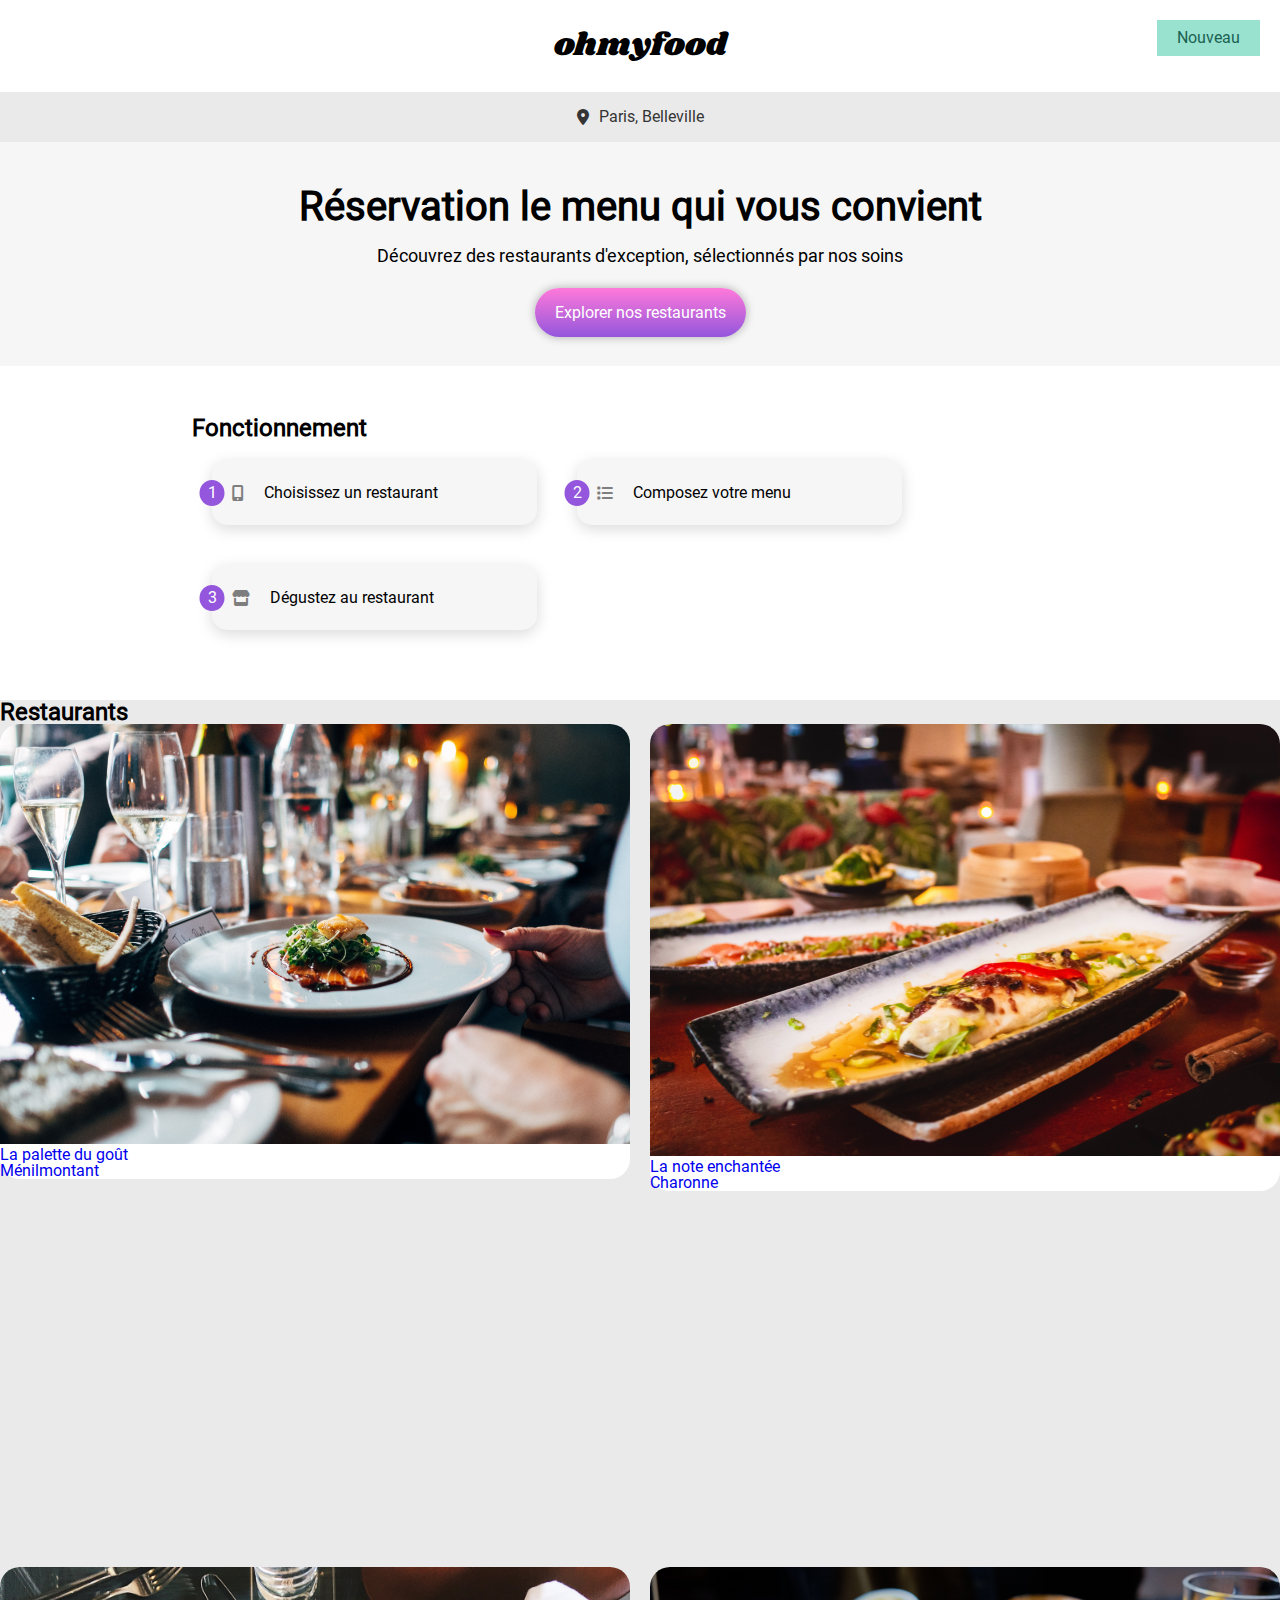
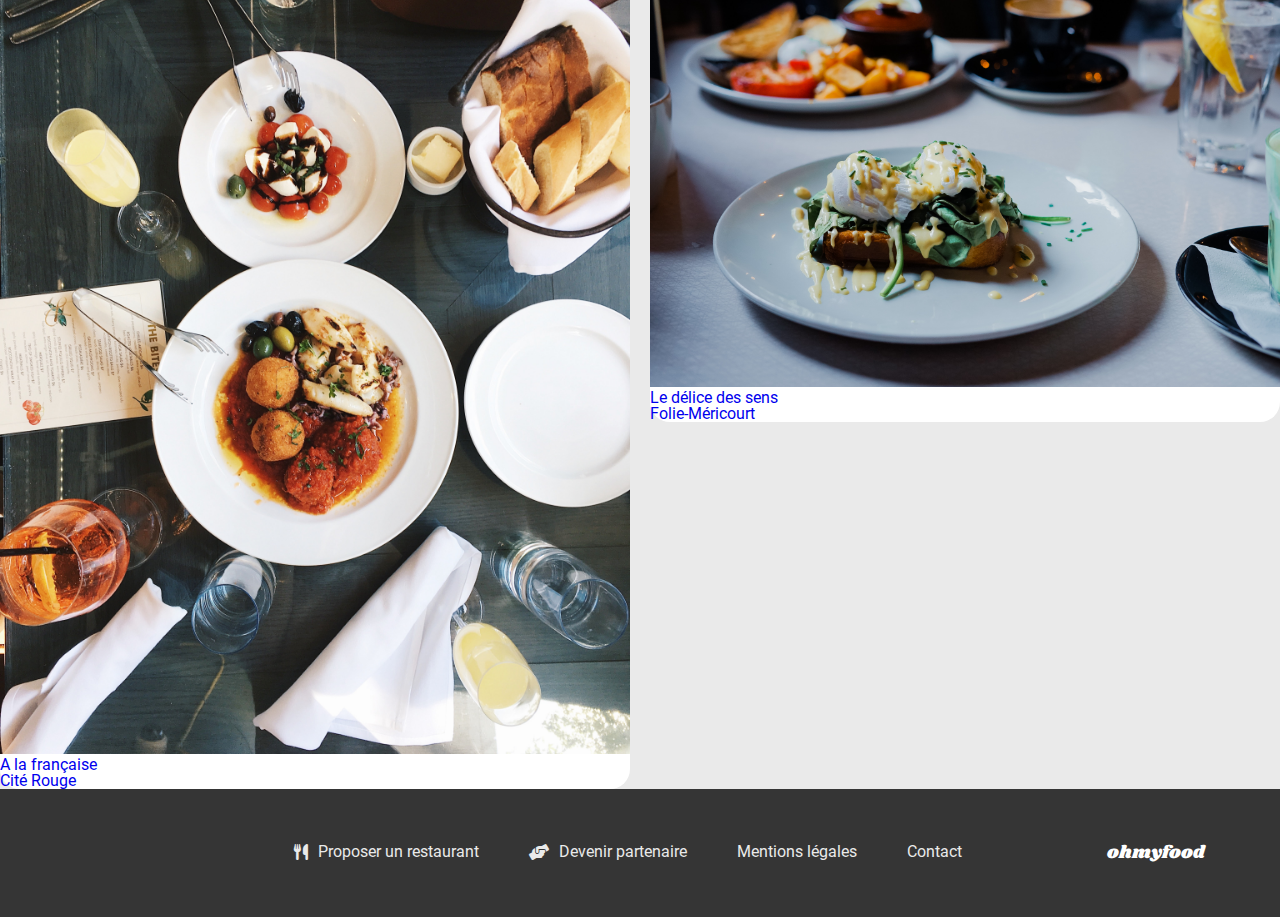
==== index.html @ 9392627c "Construction de base" ====
<!DOCTYPE html>
<html lang="fr">

<head>
    <meta charset="UTF-8">
    <meta name="viewport" content="width=device-width, initial-scale=1.0">
    <title>ohmyfood</title>

    <!-- **Font Awesome** -->
    <link rel="stylesheet" href="https://cdnjs.cloudflare.com/ajax/libs/font-awesome/6.0.0/css/all.min.css"
        integrity="sha512-9usAa10IRO0HhonpyAIVpjrylPvoDwiPUiKdWk5t3PyolY1cOd4DSE0Ga+ri4AuTroPR5aQvXU9xC6qOPnzFeg=="
        crossorigin="anonymous" referrerpolicy="no-referrer" />
    <link rel="stylesheet" href="./assets/styles/index.css">
</head>

<body>
    <!-- **header** -->
    <header>
        <div class="header">
            <a href="index.html">
                <h1 class="header-logo">ohmyfood</h1>
            </a>
        </div>
    </header>

    <!-- **location** -->
    <main class="main-container">
        <div class="location-city">
            <i class="fa-solid fa-location-dot"></i>
            <p>Paris, Belleville</p>
        </div>
        <!-- **explore** -->
        <section class="explore">
            <div class="explore-container">
                <h2 class="explore-title">Réservation le menu qui vous convient</h2>
                <p class="explore-txt">Découvrez des restaurants d'exception, sélectionnés par nos soins</p>
                <a class="explore_button" href="">Explorer nos restaurants</a>
            </div>
        </section>
        <!-- **operation** -->
        <section class="operation">
            <div class="operation-container">
                <h2 class="operation-title">Fonctionnement</h2>
                <div class="operation-steps">
                    <div class="operation-step">
                        <div class="operation-number">1</div>
                        <div class="operation-detail">
                            <i class="fa-solid fa-mobile-screen-button"></i>
                            <p>Choisissez un restaurant</p>
                        </div>
                    </div>
                </div>
                <div class="operation-steps">
                    <div class="operation-step">
                        <div class="operation-number">2</div>
                        <div class="operation-detail">
                            <i class="fa-solid fa-list"></i>
                            <p>Composez votre menu</p>
                        </div>
                    </div>
                </div>
                <div class="operation-steps">
                    <div class="operation-step">
                        <div class="operation-number">3</div>
                        <div class="operation-detail">
                            <i class="fa-solid fa-store"></i>
                            <p>Dégustez au restaurant</p>
                        </div>
                    </div>
                </div>
            </div>
        </section>
        <!-- **restaurants** -->
        <section class="restaurants">
            <h2 class="restaurant-title">Restaurants</h2>
            <div class="restaurant-cards">
                <!-- **la palette de goût** -->
                <a href="#">
                    <div class="restaurant-tag">
                        <div class="restaurant-tag-img">
                            <div class="restaurant-tag-img-new">
                                <p>Nouveau</p>
                            </div>
                            <img src="./assets/img/restaurants/jay-wennington-N_Y88TWmGwA-unsplash.jpg"
                                alt="La palette de goût">
                        </div>
                        <div class="restaurant-block">
                            <div class="restaurant-block-infos">
                                <h3 class="h3-title">La palette du goût</h3>
                                <p>Ménilmontant</p>
                            </div>
                            <div class="restaurant-block-heart">

                            </div>
                        </div>
                    </div>
                </a>
                <!-- **la note enchantée** -->
                <a href="#">
                    <div class="restaurant-tag">
                        <div class="restaurant-tag-img">
                            <div class="restaurant-tag-img-new">
                                <p>Nouveau</p>
                            </div>
                            <img src="./assets/img/restaurants/louis-hansel-shotsoflouis-qNBGVyOCY8Q-unsplash.jpg"
                                alt="La note enchantée">
                        </div>
                        <div class="restaurant-block">
                            <div class="restaurant-block-infos">
                                <h3 class="h3-title">La note enchantée</h3>
                                <p>Charonne</p>
                            </div>
                            <div class="restaurant-block-heart">

                            </div>
                        </div>
                    </div>
                </a>
                <a href="#">
                    <div class="restaurant-tag">
                        <div class="restaurant-tag-img">
                            <img src="./assets/img/restaurants/stil-u2Lp8tXIcjw-unsplash.jpg" alt="A la francçaise">
                        </div>
                        <div class="restaurant-block">
                            <div class="restaurant-block-infos">
                                <h3 class="h3-title">A la française</h3>
                                <p>Cité Rouge</p>
                            </div>
                            <div class="restaurant-block-heart">

                            </div>
                        </div>
                    </div>
                </a>
                <a href="#">
                    <div class="restaurant-tag">
                        <div class="restaurant-tag-img">
                            <img src="./assets/img/restaurants/toa-heftiba-DQKerTsQwi0-unsplash.jpg"
                                alt="La délice des sens">
                        </div>
                        <div class="restaurant-block">
                            <div class="restaurant-block-infos">
                                <h3 class="h3-title">Le délice des sens</h3>
                                <p>Folie-Méricourt</p>
                            </div>
                            <div class="restaurant-block-heart">

                            </div>
                        </div>
                    </div>
                </a>
            </div>
        </section>
    </main>
    <!-- **Footer** -->
    <footer class="footer">
        <div class="footer-block">
            <div class="footer-block-link">
                <i class="fa-solid fa-utensils"></i>
                <a class="footer-lien" href="#">Proposer un restaurant</a>
            </div>
            <div class="footer-block-link">
                <i class="fa-solid fa-handshake-angle"></i>
                <a class="footer-lien" href="#">Devenir partenaire</a>
            </div>
            <div class="footer-block-link">
                <a class="footer-lien" href="#">Mentions légales</a>
            </div>
            <div class="footer-block-link">
                <a class="footer-lien" href="#">Contact</a>
            </div>
            <a class="footer-logo" href="index.html">ohmyfood</a>
        </div>
    </footer>

</body>

</html>
---- assets/styles/index.css ----
html, body, div, span, applet, object, iframe,
h1, h2, h3, h4, h5, h6, p, blockquote, pre,
a, abbr, acronym, address, big, cite, code,
del, dfn, em, img, ins, kbd, q, s, samp,
small, strike, strong, sub, sup, tt, var,
b, u, i, center,
dl, dt, dd, ol, ul, li,
fieldset, form, label, legend,
table, caption, tbody, tfoot, thead, tr, th, td,
article, aside, canvas, details, embed,
figure, figcaption, footer, header, hgroup,
menu, nav, output, ruby, section, summary,
time, mark, audio, video {
  margin: 0;
  padding: 0;
  border: 0;
  font-size: 100%;
  font: inherit;
  vertical-align: baseline;
}

/* HTML5 display-role reset for older browsers */
article, aside, details, figcaption, figure,
footer, header, hgroup, menu, nav, section {
  display: block;
}

body {
  line-height: 1;
}

ol, ul {
  list-style: none;
}

blockquote, q {
  quotes: none;
}

blockquote:before, blockquote:after,
q:before, q:after {
  content: "";
  content: none;
}

table {
  border-collapse: collapse;
  border-spacing: 0;
}

@font-face {
  font-family: "roboto";
  src: url(../fonts/Roboto-Regular.ttf);
}
@font-face {
  font-family: "shrikhand";
  src: url(../fonts/Shrikhand-Regular.ttf);
}
* {
  margin: 0;
  padding: 0;
  -webkit-box-sizing: border-box;
          box-sizing: border-box;
  font-family: roboto, sans-serif;
}

a {
  text-decoration: none;
}

h2 {
  font-size: 1.5rem;
  font-weight: bold;
  width: 100%;
}

header .header {
  display: -webkit-box;
  display: -ms-flexbox;
  display: flex;
  -webkit-box-pack: center;
      -ms-flex-pack: center;
          justify-content: center;
}
header a {
  text-decoration: none;
  margin: 30px;
}
header a .header-logo {
  font-size: 2rem;
  font-family: shrikhand, serif;
  color: black;
}

main .location-city {
  display: -webkit-box;
  display: -ms-flexbox;
  display: flex;
  -webkit-box-orient: horizontal;
  -webkit-box-direction: normal;
      -ms-flex-direction: row;
          flex-direction: row;
  -webkit-box-pack: center;
      -ms-flex-pack: center;
          justify-content: center;
  -webkit-box-align: center;
      -ms-flex-align: center;
          align-items: center;
  color: #353535;
  height: 50px;
  background-color: #EAEAEA;
}
main .location-city .fa-solid.fa-location-dot {
  margin-right: 10px;
}
main .explore {
  display: -webkit-box;
  display: -ms-flexbox;
  display: flex;
  -webkit-box-orient: horizontal;
  -webkit-box-direction: normal;
      -ms-flex-direction: row;
          flex-direction: row;
  -webkit-box-pack: center;
      -ms-flex-pack: center;
          justify-content: center;
  -webkit-box-align: center;
      -ms-flex-align: center;
          align-items: center;
  color: black;
  padding: 45px 0px;
  background-color: #F6F6F6;
  text-align: center;
}
main .explore .explore-title {
  font-size: 2.5rem;
  font-weight: 700;
}
main .explore .explore-txt {
  margin: 20px;
  font-size: 1.125rem;
  margin-bottom: 40px;
}
main .explore .explore_button {
  text-decoration: none;
  color: white;
  border-radius: 25px;
  border: none;
  padding: 15px 20px;
  background: -webkit-gradient(linear, left top, left bottom, from(#ff79da), to(#9356dc));
  background: linear-gradient(180deg, #ff79da 0%, #9356dc 100%);
  -webkit-box-shadow: 0px 0px 10px 0px rgba(0, 0, 0, 0.3);
          box-shadow: 0px 0px 10px 0px rgba(0, 0, 0, 0.3);
  -webkit-transition: opacity 0.3s ease, -webkit-box-shadow 0.3s ease, -webkit-transform 0.3s ease;
  transition: opacity 0.3s ease, -webkit-box-shadow 0.3s ease, -webkit-transform 0.3s ease;
  transition: box-shadow 0.3s ease, transform 0.3s ease, opacity 0.3s ease;
  transition: box-shadow 0.3s ease, transform 0.3s ease, opacity 0.3s ease, -webkit-box-shadow 0.3s ease, -webkit-transform 0.3s ease;
}
main .explore .explore_button:hover {
  -webkit-box-shadow: 0px 0px 20px 0px rgba(0, 0, 0, 0.5);
          box-shadow: 0px 0px 20px 0px rgba(0, 0, 0, 0.5);
  -webkit-transform: scale(1.05);
          transform: scale(1.05);
  opacity: 0.8;
}
main .operation-container {
  padding: 50px 15%;
  display: -webkit-box;
  display: -ms-flexbox;
  display: flex;
  -webkit-box-orient: horizontal;
  -webkit-box-direction: normal;
      -ms-flex-direction: row;
          flex-direction: row;
  -ms-flex-wrap: wrap;
      flex-wrap: wrap;
  -webkit-box-align: center;
      -ms-flex-align: center;
          align-items: center;
}
main .operation-container .operation-steps {
  margin: 20px;
}
main .operation-container .operation-steps .operation-step {
  display: -webkit-box;
  display: -ms-flexbox;
  display: flex;
  -webkit-box-orient: horizontal;
  -webkit-box-direction: normal;
      -ms-flex-direction: row;
          flex-direction: row;
  -webkit-box-align: center;
      -ms-flex-align: center;
          align-items: center;
}
main .operation-container .operation-steps .operation-step .operation-number {
  border-radius: 50%;
  padding: 0 5px;
  padding: 5px 8px 5px 8px;
  color: white;
  background-color: #9356DC;
  text-align: center;
  position: absolute;
  -webkit-transform: translateX(-50%);
          transform: translateX(-50%);
  -webkit-transition: opacity 0.3s ease, -webkit-box-shadow 0.3s ease, -webkit-transform 0.3s ease;
  transition: opacity 0.3s ease, -webkit-box-shadow 0.3s ease, -webkit-transform 0.3s ease;
  transition: box-shadow 0.3s ease, transform 0.3s ease, opacity 0.3s ease;
  transition: box-shadow 0.3s ease, transform 0.3s ease, opacity 0.3s ease, -webkit-box-shadow 0.3s ease, -webkit-transform 0.3s ease;
}
main .operation-container .operation-steps .operation-step .operation-detail {
  display: -webkit-box;
  display: -ms-flexbox;
  display: flex;
  -webkit-box-orient: horizontal;
  -webkit-box-direction: normal;
      -ms-flex-direction: row;
          flex-direction: row;
  border-radius: 15px;
  background: #F6F6F6;
  width: 325px;
  height: 65px;
  -webkit-box-shadow: 0px 4px 15px 0px rgba(0, 0, 0, 0.15);
          box-shadow: 0px 4px 15px 0px rgba(0, 0, 0, 0.15);
  -webkit-box-align: center;
      -ms-flex-align: center;
          align-items: center;
  -webkit-transition: opacity 0.3s ease, -webkit-box-shadow 0.3s ease, -webkit-transform 0.3s ease;
  transition: opacity 0.3s ease, -webkit-box-shadow 0.3s ease, -webkit-transform 0.3s ease;
  transition: box-shadow 0.3s ease, transform 0.3s ease, opacity 0.3s ease;
  transition: box-shadow 0.3s ease, transform 0.3s ease, opacity 0.3s ease, -webkit-box-shadow 0.3s ease, -webkit-transform 0.3s ease;
}
main .operation-container .operation-steps .operation-step .operation-detail i {
  color: #7E7E7E;
  padding: 0 20px;
}
main .operation-container .operation-steps .operation-step .operation-detail:hover {
  -webkit-box-shadow: 0px 0px 20px 0px rgba(0, 0, 0, 0.5);
          box-shadow: 0px 0px 20px 0px rgba(0, 0, 0, 0.5);
  -webkit-transform: scale(1);
          transform: scale(1);
  opacity: 0.8;
  cursor: pointer;
}
main .operation-container .operation-steps .operation-step .operation-detail:hover i {
  color: #9356DC;
}
main .restaurants {
  background: #EAEAEA;
}
main .restaurants .restaurant-cards {
  display: grid;
  grid-template-rows: 1fr 1fr;
  grid-template-columns: 1fr 1fr;
  gap: 20px;
}
main .restaurants .restaurant-cards .restaurant-tag {
  border-radius: 20px;
  background: white;
}
main .restaurants .restaurant-cards .restaurant-tag .restaurant-tag-img > img {
  width: 100%;
  height: 100%;
  -o-object-fit: cover;
     object-fit: cover;
  border-radius: 20px 20px 0 0;
}
main .restaurants .restaurant-cards .restaurant-tag .restaurant-tag-img-new {
  display: -webkit-box;
  display: -ms-flexbox;
  display: flex;
  -webkit-box-pack: center;
      -ms-flex-pack: center;
          justify-content: center;
  -webkit-box-align: center;
      -ms-flex-align: center;
          align-items: center;
  position: absolute;
  background: #99e2d0;
  top: 20px;
  right: 20px;
}
main .restaurants .restaurant-cards .restaurant-tag .restaurant-tag-img-new p {
  color: #1b6150;
  padding: 10px 20px;
  margin: 0;
}

footer {
  background-color: #353535;
}
footer .footer-block {
  display: -webkit-box;
  display: -ms-flexbox;
  display: flex;
  -webkit-box-orient: horizontal;
  -webkit-box-direction: normal;
      -ms-flex-direction: row;
          flex-direction: row;
  padding: 30px 25px;
  width: 100%;
  -webkit-box-pack: right;
      -ms-flex-pack: right;
          justify-content: right;
}
footer .footer-block .footer-block-link {
  display: -webkit-box;
  display: -ms-flexbox;
  display: flex;
  -webkit-box-orient: horizontal;
  -webkit-box-direction: normal;
      -ms-flex-direction: row;
          flex-direction: row;
  -webkit-box-pack: justify;
      -ms-flex-pack: justify;
          justify-content: space-between;
  margin: 25px;
}
footer .footer-block .footer-block-link .footer-lien {
  color: #EAEAEA;
  text-decoration: none;
  font-family: roboto, sans-serif;
}
footer .footer-block .footer-block-link .footer-lien:hover {
  color: #9356DC;
}
footer .footer-block .footer-block-link .fa-solid.fa-handshake-angle,
footer .footer-block .footer-block-link .fa-solid.fa-utensils {
  color: #EAEAEA;
  margin-right: 10px;
}
footer .footer-block .footer-logo {
  text-decoration: none;
  color: white;
  font-family: shrikhand, serif;
  font-size: 1.125rem;
  padding: 25px 50px 25px 120px;
}/*# sourceMappingURL=index.css.map */
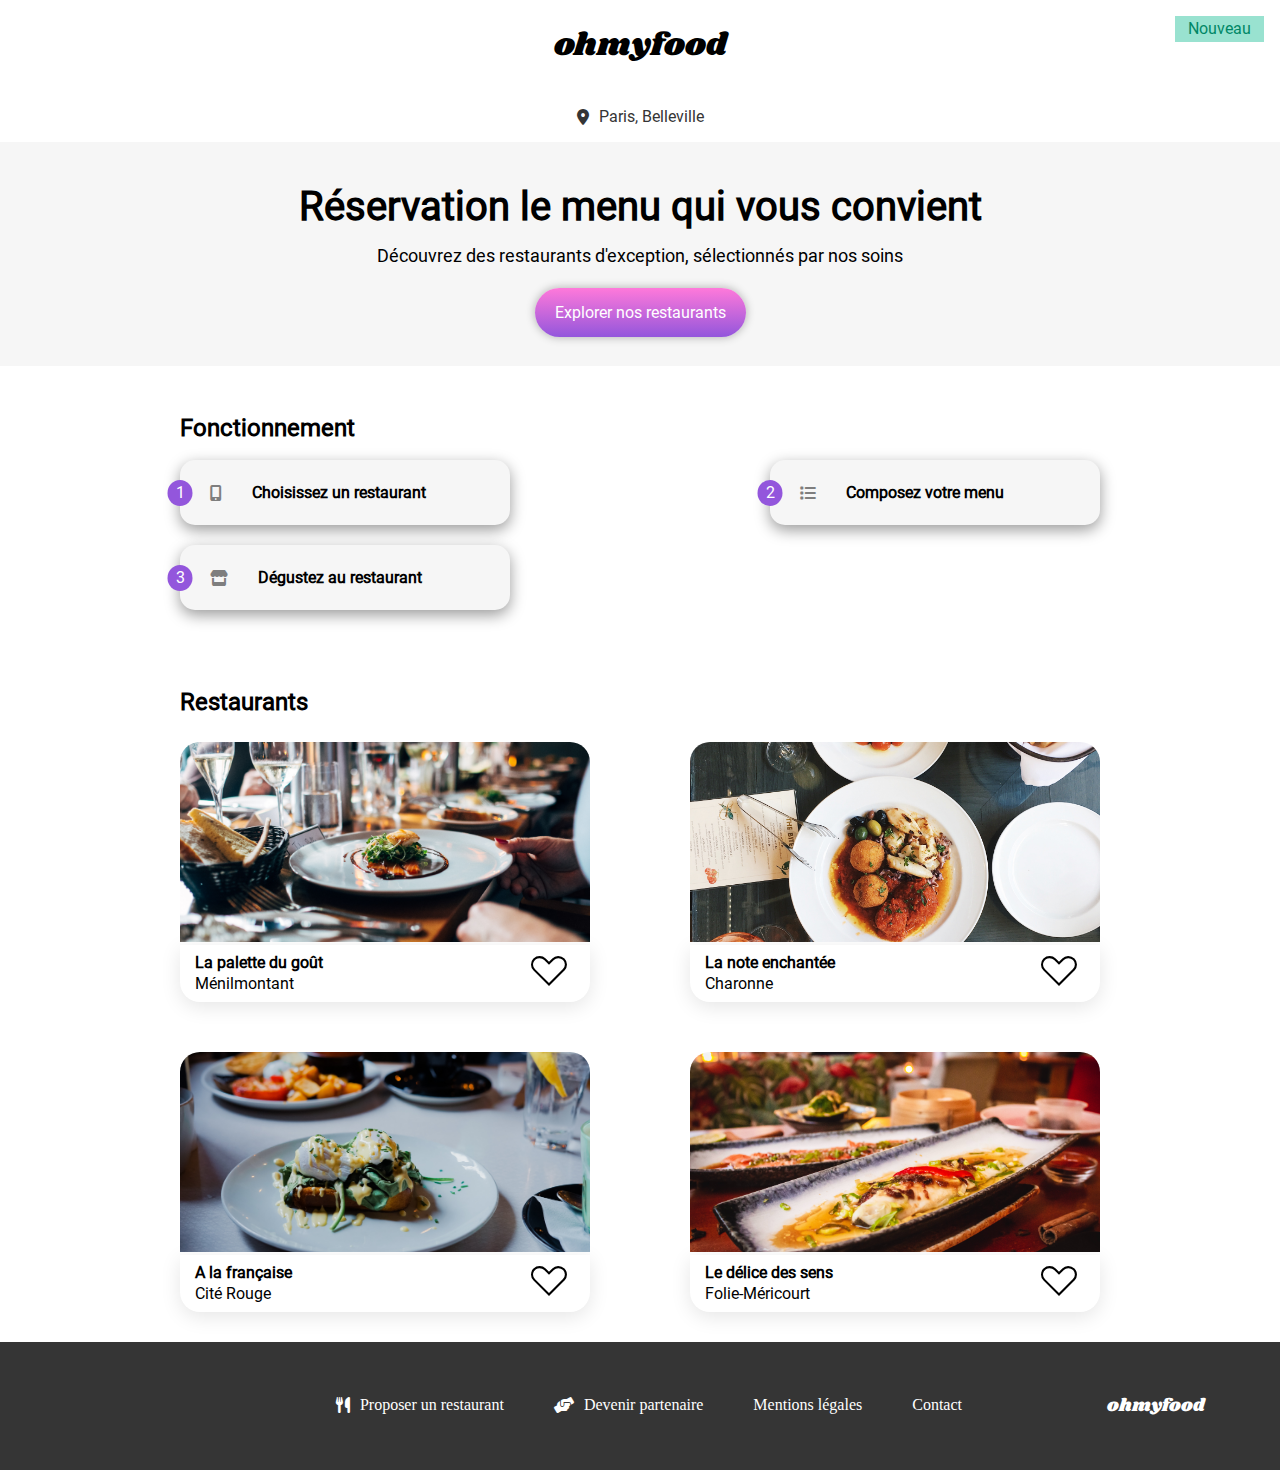
==== commit c25ceddf: "Ajout page HTML + CSS associé" ====
--- a/index.html
+++ b/index.html
@@ -75,8 +75,8 @@
             <h2 class="restaurant-title">Restaurants</h2>
             <div class="restaurant-cards">
                 <!-- **la palette de goût** -->
-                <a href="#">
-                    <div class="restaurant-tag">
+                <div class="restaurant-tag">
+                    <a href="#">
                         <div class="restaurant-tag-img">
                             <div class="restaurant-tag-img-new">
                                 <p>Nouveau</p>
@@ -89,53 +89,103 @@
                                 <h3 class="h3-title">La palette du goût</h3>
                                 <p>Ménilmontant</p>
                             </div>
-                            <div class="restaurant-block-heart">
-
-                            </div>
-                        </div>
-                    </div>
-                </a>
+                            <div class="like">
+                                <svg height="0" width="0">
+                                    <defs>
+                                        <clipPath id="svgPath1">
+                                            <path
+                                                d="M20,35.09,4.55,19.64a8.5,8.5,0,0,1-.13-12l.13-.13a8.72,8.72,0,0,1,12.14,0L20,10.79l3.3-3.3a8.09,8.09,0,0,1,5.83-2.58,8.89,8.89,0,0,1,6.31,2.58,8.5,8.5,0,0,1,.13,12l-.13.13Z" />
+                                        </clipPath>
+                                    </defs>
+                                </svg>
+
+                                <div class="heart-container heart-home">
+                                    <svg width="40" height="40" viewBox="0 0 40 40" class='heart-stroke'>
+                                        <path
+                                            d="M20,35.07,4.55,19.62a8.5,8.5,0,0,1-.12-12l.12-.12a8.72,8.72,0,0,1,12.14,0L20,10.77l3.3-3.3A8.09,8.09,0,0,1,29.13,4.9a8.89,8.89,0,0,1,6.31,2.58,8.5,8.5,0,0,1,.12,12l-.12.12ZM10.64,7.13A6.44,6.44,0,0,0,6.07,18.19L20,32.06,33.94,18.12A6.44,6.44,0,0,0,34,9l0,0a6.44,6.44,0,0,0-4.77-1.85A6,6,0,0,0,24.83,9L20,13.78,15.21,9A6.44,6.44,0,0,0,10.64,7.13Z" />
+                                    </svg>
+
+                                    <a href='#' class='heart-clip heart-path1'></a>
+
+                                </div>
+                            </div>
+                        </div>
+                    </a>
+                </div>
                 <!-- **la note enchantée** -->
-                <a href="#">
-                    <div class="restaurant-tag">
+                <div class="restaurant-tag">
+                    <a href="#">
                         <div class="restaurant-tag-img">
                             <div class="restaurant-tag-img-new">
                                 <p>Nouveau</p>
                             </div>
-                            <img src="./assets/img/restaurants/louis-hansel-shotsoflouis-qNBGVyOCY8Q-unsplash.jpg"
-                                alt="La note enchantée">
+                            <img src="./assets/img/restaurants/stil-u2Lp8tXIcjw-unsplash.jpg" alt="La note enchantée">
                         </div>
                         <div class="restaurant-block">
                             <div class="restaurant-block-infos">
                                 <h3 class="h3-title">La note enchantée</h3>
                                 <p>Charonne</p>
                             </div>
-                            <div class="restaurant-block-heart">
-
-                            </div>
-                        </div>
-                    </div>
-                </a>
-                <a href="#">
-                    <div class="restaurant-tag">
-                        <div class="restaurant-tag-img">
-                            <img src="./assets/img/restaurants/stil-u2Lp8tXIcjw-unsplash.jpg" alt="A la francçaise">
+                            <div class="like">
+                                <svg height="0" width="0">
+                                    <defs>
+                                        <clipPath id="svgPath2">
+                                            <path
+                                                d="M20,35.09,4.55,19.64a8.5,8.5,0,0,1-.13-12l.13-.13a8.72,8.72,0,0,1,12.14,0L20,10.79l3.3-3.3a8.09,8.09,0,0,1,5.83-2.58,8.89,8.89,0,0,1,6.31,2.58,8.5,8.5,0,0,1,.13,12l-.13.13Z" />
+                                        </clipPath>
+                                    </defs>
+                                </svg>
+
+                                <div class="heart-container heart-home">
+                                    <svg width="40" height="40" viewBox="0 0 40 40" class='heart-stroke'>
+                                        <path
+                                            d="M20,35.07,4.55,19.62a8.5,8.5,0,0,1-.12-12l.12-.12a8.72,8.72,0,0,1,12.14,0L20,10.77l3.3-3.3A8.09,8.09,0,0,1,29.13,4.9a8.89,8.89,0,0,1,6.31,2.58,8.5,8.5,0,0,1,.12,12l-.12.12ZM10.64,7.13A6.44,6.44,0,0,0,6.07,18.19L20,32.06,33.94,18.12A6.44,6.44,0,0,0,34,9l0,0a6.44,6.44,0,0,0-4.77-1.85A6,6,0,0,0,24.83,9L20,13.78,15.21,9A6.44,6.44,0,0,0,10.64,7.13Z" />
+                                    </svg>
+
+                                    <a href='#' class='heart-clip heart-path2'></a>
+                                </div>
+                            </div>
+                        </div>
+                    </a>
+                </div>
+                <!-- **A la française** -->
+                <div class="restaurant-tag">
+                    <a href="#">
+                        <div class="restaurant-tag-img">
+                            <img src="./assets/img/restaurants/toa-heftiba-DQKerTsQwi0-unsplash.jpg"
+                                alt="A la francçaise">
                         </div>
                         <div class="restaurant-block">
                             <div class="restaurant-block-infos">
                                 <h3 class="h3-title">A la française</h3>
                                 <p>Cité Rouge</p>
                             </div>
-                            <div class="restaurant-block-heart">
-
-                            </div>
-                        </div>
-                    </div>
-                </a>
-                <a href="#">
-                    <div class="restaurant-tag">
-                        <div class="restaurant-tag-img">
-                            <img src="./assets/img/restaurants/toa-heftiba-DQKerTsQwi0-unsplash.jpg"
+                            <div class="like">
+                                <svg height="0" width="0">
+                                    <defs>
+                                        <clipPath id="svgPath3">
+                                            <path
+                                                d="M20,35.09,4.55,19.64a8.5,8.5,0,0,1-.13-12l.13-.13a8.72,8.72,0,0,1,12.14,0L20,10.79l3.3-3.3a8.09,8.09,0,0,1,5.83-2.58,8.89,8.89,0,0,1,6.31,2.58,8.5,8.5,0,0,1,.13,12l-.13.13Z" />
+                                        </clipPath>
+                                    </defs>
+                                </svg>
+
+                                <div class="heart-container heart-home">
+                                    <svg width="40" height="40" viewBox="0 0 40 40" class='heart-stroke'>
+                                        <path
+                                            d="M20,35.07,4.55,19.62a8.5,8.5,0,0,1-.12-12l.12-.12a8.72,8.72,0,0,1,12.14,0L20,10.77l3.3-3.3A8.09,8.09,0,0,1,29.13,4.9a8.89,8.89,0,0,1,6.31,2.58,8.5,8.5,0,0,1,.12,12l-.12.12ZM10.64,7.13A6.44,6.44,0,0,0,6.07,18.19L20,32.06,33.94,18.12A6.44,6.44,0,0,0,34,9l0,0a6.44,6.44,0,0,0-4.77-1.85A6,6,0,0,0,24.83,9L20,13.78,15.21,9A6.44,6.44,0,0,0,10.64,7.13Z" />
+                                    </svg>
+                                    <a href='#' class='heart-clip heart-path3'></a>
+                                </div>
+                            </div>
+                        </div>
+                    </a>
+                </div>
+                <!-- **le délice des sens** -->
+                <div class="restaurant-tag">
+                    <a href="./le-delice-des-sens.html">
+                        <div class="restaurant-tag-img">
+                            <img src="./assets/img/restaurants/louis-hansel-shotsoflouis-qNBGVyOCY8Q-unsplash.jpg"
                                 alt="La délice des sens">
                         </div>
                         <div class="restaurant-block">
@@ -143,12 +193,28 @@
                                 <h3 class="h3-title">Le délice des sens</h3>
                                 <p>Folie-Méricourt</p>
                             </div>
-                            <div class="restaurant-block-heart">
-
-                            </div>
-                        </div>
-                    </div>
-                </a>
+                            <div class="like">
+                                <svg height="0" width="0">
+                                    <defs>
+                                        <clipPath id="svgPath4">
+                                            <path
+                                                d="M20,35.09,4.55,19.64a8.5,8.5,0,0,1-.13-12l.13-.13a8.72,8.72,0,0,1,12.14,0L20,10.79l3.3-3.3a8.09,8.09,0,0,1,5.83-2.58,8.89,8.89,0,0,1,6.31,2.58,8.5,8.5,0,0,1,.13,12l-.13.13Z" />
+                                        </clipPath>
+                                    </defs>
+                                </svg>
+
+                                <div class="heart-container heart-home">
+                                    <svg width="40" height="40" viewBox="0 0 40 40" class='heart-stroke'>
+                                        <path
+                                            d="M20,35.07,4.55,19.62a8.5,8.5,0,0,1-.12-12l.12-.12a8.72,8.72,0,0,1,12.14,0L20,10.77l3.3-3.3A8.09,8.09,0,0,1,29.13,4.9a8.89,8.89,0,0,1,6.31,2.58,8.5,8.5,0,0,1,.12,12l-.12.12ZM10.64,7.13A6.44,6.44,0,0,0,6.07,18.19L20,32.06,33.94,18.12A6.44,6.44,0,0,0,34,9l0,0a6.44,6.44,0,0,0-4.77-1.85A6,6,0,0,0,24.83,9L20,13.78,15.21,9A6.44,6.44,0,0,0,10.64,7.13Z" />
+                                    </svg>
+
+                                    <a href='#' class='heart-clip heart-path4'></a>
+                                </div>
+                            </div>
+                        </div>
+                    </a>
+                </div>
             </div>
         </section>
     </main>
--- a/assets/styles/index.css
+++ b/assets/styles/index.css
@@ -56,24 +56,6 @@
   font-family: "shrikhand";
   src: url(../fonts/Shrikhand-Regular.ttf);
 }
-* {
-  margin: 0;
-  padding: 0;
-  -webkit-box-sizing: border-box;
-          box-sizing: border-box;
-  font-family: roboto, sans-serif;
-}
-
-a {
-  text-decoration: none;
-}
-
-h2 {
-  font-size: 1.5rem;
-  font-weight: bold;
-  width: 100%;
-}
-
 header .header {
   display: -webkit-box;
   display: -ms-flexbox;
@@ -108,7 +90,7 @@
           align-items: center;
   color: #353535;
   height: 50px;
-  background-color: #EAEAEA;
+  background-color: #FFF;
 }
 main .location-city .fa-solid.fa-location-dot {
   margin-right: 10px;
@@ -141,7 +123,224 @@
   font-size: 1.125rem;
   margin-bottom: 40px;
 }
-main .explore .explore_button {
+main .operation {
+  padding: 50px 180px 50px 180px;
+}
+main .operation .operation-container {
+  display: -webkit-box;
+  display: -ms-flexbox;
+  display: flex;
+  -ms-flex-wrap: wrap;
+      flex-wrap: wrap;
+  -webkit-box-pack: justify;
+      -ms-flex-pack: justify;
+          justify-content: space-between;
+}
+main .operation .operation-container .operation-steps {
+  margin-top: 20px;
+}
+main .operation .operation-container .operation-steps .operation-step {
+  display: -webkit-box;
+  display: -ms-flexbox;
+  display: flex;
+  -webkit-box-orient: horizontal;
+  -webkit-box-direction: normal;
+      -ms-flex-direction: row;
+          flex-direction: row;
+  -webkit-box-align: center;
+      -ms-flex-align: center;
+          align-items: center;
+}
+main .operation .operation-container .operation-steps .operation-step .operation-number {
+  border-radius: 50%;
+  padding: 0 5px;
+  padding: 5px 8px 5px 8px;
+  color: white;
+  background-color: #9356DC;
+  text-align: center;
+  position: absolute;
+  -webkit-transform: translateX(-50%);
+          transform: translateX(-50%);
+  -webkit-transition: opacity 0.3s ease, -webkit-box-shadow 0.3s ease, -webkit-transform 0.3s ease;
+  transition: opacity 0.3s ease, -webkit-box-shadow 0.3s ease, -webkit-transform 0.3s ease;
+  transition: box-shadow 0.3s ease, transform 0.3s ease, opacity 0.3s ease;
+  transition: box-shadow 0.3s ease, transform 0.3s ease, opacity 0.3s ease, -webkit-box-shadow 0.3s ease, -webkit-transform 0.3s ease;
+}
+main .operation .operation-container .operation-steps .operation-step .operation-detail {
+  display: -webkit-box;
+  display: -ms-flexbox;
+  display: flex;
+  -webkit-box-orient: horizontal;
+  -webkit-box-direction: normal;
+      -ms-flex-direction: row;
+          flex-direction: row;
+  border-radius: 15px;
+  background: #F6F6F6;
+  width: 330px;
+  height: 65px;
+  -webkit-box-shadow: 0px 5px 15px 0px rgba(0, 0, 0, 0.4);
+          box-shadow: 0px 5px 15px 0px rgba(0, 0, 0, 0.4);
+  -webkit-box-align: center;
+      -ms-flex-align: center;
+          align-items: center;
+  -webkit-transition: opacity 0.3s ease, -webkit-box-shadow 0.3s ease, -webkit-transform 0.3s ease;
+  transition: opacity 0.3s ease, -webkit-box-shadow 0.3s ease, -webkit-transform 0.3s ease;
+  transition: box-shadow 0.3s ease, transform 0.3s ease, opacity 0.3s ease;
+  transition: box-shadow 0.3s ease, transform 0.3s ease, opacity 0.3s ease, -webkit-box-shadow 0.3s ease, -webkit-transform 0.3s ease;
+}
+main .operation .operation-container .operation-steps .operation-step .operation-detail i {
+  color: #7E7E7E;
+  padding: 0 30px;
+}
+main .operation .operation-container .operation-steps .operation-step .operation-detail p {
+  font-weight: bold;
+}
+main .operation .operation-container .operation-steps .operation-step .operation-detail:hover {
+  -webkit-box-shadow: 0px 0px 20px 0px rgba(0, 0, 0, 0.2);
+          box-shadow: 0px 0px 20px 0px rgba(0, 0, 0, 0.2);
+  background-color: #e3d7f1;
+  cursor: pointer;
+}
+main .operation .operation-container .operation-steps .operation-step .operation-detail:hover i {
+  color: #9356DC;
+}
+main .restaurants {
+  background: #FFF;
+  padding: 30px 180px 30px 180px;
+}
+main .restaurants .restaurant-cards {
+  display: grid;
+  grid-template-columns: repeat(2, 1fr);
+  margin-top: 28px;
+  gap: 50px 100px;
+}
+main .restaurants .restaurant-cards .restaurant-tag {
+  -webkit-box-align: center;
+      -ms-flex-align: center;
+          align-items: center;
+}
+main .restaurants .restaurant-cards .restaurant-tag .restaurant-tag-img img {
+  border-radius: 20px 20px 0 0;
+  height: 200px;
+  width: 100%;
+  -o-object-fit: cover;
+     object-fit: cover;
+}
+main .restaurants .restaurant-cards .restaurant-tag .restaurant-tag-img > img {
+  -o-object-fit: cover;
+     object-fit: cover;
+  border-radius: 20px 20px 0 0;
+}
+main .restaurants .restaurant-cards .restaurant-tag .restaurant-tag-img-new {
+  color: #008766;
+  background-color: #99E2D0;
+  position: absolute;
+  right: 1rem;
+  top: 1rem;
+  padding: 0.3rem 0.8rem;
+}
+main .restaurants .restaurant-cards .restaurant-block {
+  display: -webkit-box;
+  display: -ms-flexbox;
+  display: flex;
+  -webkit-box-pack: justify;
+      -ms-flex-pack: justify;
+          justify-content: space-between;
+  gap: 4px;
+  border-radius: 0 0 20px 20px;
+  background: #FFF;
+  padding: 5px;
+  -webkit-box-shadow: 0px 5px 20px 0px rgba(0, 0, 0, 0.1);
+          box-shadow: 0px 5px 20px 0px rgba(0, 0, 0, 0.1);
+  -webkit-box-flex: 1;
+      -ms-flex-positive: 1;
+          flex-grow: 1;
+}
+main .restaurants .restaurant-cards .restaurant-block .restaurant-block-infos {
+  margin: 5px 10px;
+  color: black;
+}
+main .restaurants .restaurant-cards .restaurant-block .restaurant-block-infos .h3-title {
+  font-weight: 700;
+  margin-bottom: 5px;
+}
+main .restaurants .restaurant-cards .restaurant-block .like {
+  margin-top: -15px;
+}
+
+footer {
+  background-color: #353535;
+}
+footer .footer-block {
+  display: -webkit-box;
+  display: -ms-flexbox;
+  display: flex;
+  -webkit-box-orient: horizontal;
+  -webkit-box-direction: normal;
+      -ms-flex-direction: row;
+          flex-direction: row;
+  padding: 30px 25px;
+  width: 100%;
+  -webkit-box-pack: right;
+      -ms-flex-pack: right;
+          justify-content: right;
+}
+footer .footer-block .footer-block-link {
+  display: -webkit-box;
+  display: -ms-flexbox;
+  display: flex;
+  -webkit-box-orient: horizontal;
+  -webkit-box-direction: normal;
+      -ms-flex-direction: row;
+          flex-direction: row;
+  -webkit-box-pack: justify;
+      -ms-flex-pack: justify;
+          justify-content: space-between;
+  margin: 25px;
+}
+footer .footer-block .footer-block-link .footer-lien {
+  color: #FFF;
+  text-decoration: none;
+}
+footer .footer-block .footer-block-link .footer-lien:hover {
+  color: #9356DC;
+}
+footer .footer-block .footer-block-link .fa-solid.fa-handshake-angle,
+footer .footer-block .footer-block-link .fa-solid.fa-utensils {
+  color: #FFF;
+  margin-right: 10px;
+}
+footer .footer-block .footer-logo {
+  text-decoration: none;
+  color: white;
+  font-family: shrikhand, serif;
+  font-size: 1.125rem;
+  padding: 25px 50px 25px 120px;
+}
+
+* {
+  margin: 0;
+  padding: 0;
+  -webkit-box-sizing: border-box;
+          box-sizing: border-box;
+  font-family: roboto, sans-serif;
+  -webkit-user-select: none;
+     -moz-user-select: none;
+      -ms-user-select: none;
+          user-select: none;
+}
+
+a {
+  text-decoration: none;
+}
+
+h2 {
+  font-size: 1.5rem;
+  font-weight: bold;
+  width: 100%;
+}
+
+.explore_button {
   text-decoration: none;
   color: white;
   border-radius: 25px;
@@ -156,15 +355,191 @@
   transition: box-shadow 0.3s ease, transform 0.3s ease, opacity 0.3s ease;
   transition: box-shadow 0.3s ease, transform 0.3s ease, opacity 0.3s ease, -webkit-box-shadow 0.3s ease, -webkit-transform 0.3s ease;
 }
-main .explore .explore_button:hover {
+
+.explore_button:hover {
   -webkit-box-shadow: 0px 0px 20px 0px rgba(0, 0, 0, 0.5);
           box-shadow: 0px 0px 20px 0px rgba(0, 0, 0, 0.5);
   -webkit-transform: scale(1.05);
           transform: scale(1.05);
   opacity: 0.8;
-}
-main .operation-container {
-  padding: 50px 15%;
+  cursor: pointer;
+}
+
+.heart-container {
+  position: relative;
+  width: 40px;
+  height: 40px;
+}
+
+.heart-clip {
+  display: block;
+  width: 100%;
+  height: 100%;
+  position: relative;
+  overflow: hidden;
+}
+.heart-clip:hover::before {
+  -webkit-transform: scale(1);
+          transform: scale(1);
+  opacity: 1;
+}
+.heart-clip::before {
+  content: "";
+  display: block;
+  width: 100%;
+  height: 100%;
+  border-radius: 50%;
+  background: -webkit-gradient(linear, left top, left bottom, from(#9356DC), to(#FF79DA));
+  background: linear-gradient(#9356DC, #FF79DA);
+  opacity: 0;
+  -webkit-transform: scale(0);
+          transform: scale(0);
+  -webkit-transition: opacity 0.2s linear, -webkit-transform 0.2s linear;
+  transition: opacity 0.2s linear, -webkit-transform 0.2s linear;
+  transition: transform 0.2s linear, opacity 0.2s linear;
+  transition: transform 0.2s linear, opacity 0.2s linear, -webkit-transform 0.2s linear;
+  -webkit-transform-origin: center 60%;
+          transform-origin: center 60%;
+}
+
+.heart-stroke {
+  width: 100%;
+  height: 100%;
+  position: absolute;
+  top: 0;
+  left: 0;
+}
+
+.heart-home {
+  margin-right: 1rem;
+}
+
+.heart-path1 {
+  -webkit-clip-path: url(#svgPath1);
+          clip-path: url(#svgPath1);
+}
+
+.heart-path2 {
+  -webkit-clip-path: url(#svgPath2);
+          clip-path: url(#svgPath2);
+}
+
+.heart-path3 {
+  -webkit-clip-path: url(#svgPath3);
+          clip-path: url(#svgPath3);
+}
+
+.heart-path4 {
+  -webkit-clip-path: url(#svgPath4);
+          clip-path: url(#svgPath4);
+}
+
+.heart-menu {
+  -webkit-clip-path: url(#svgPathMenu);
+          clip-path: url(#svgPathMenu);
+}
+
+header {
+  display: -webkit-box;
+  display: -ms-flexbox;
+  display: flex;
+  -webkit-box-align: center;
+      -ms-flex-align: center;
+          align-items: center;
+  -webkit-box-pack: center;
+      -ms-flex-pack: center;
+          justify-content: center;
+}
+header .header_container {
+  display: -webkit-box;
+  display: -ms-flexbox;
+  display: flex;
+  -webkit-box-align: center;
+      -ms-flex-align: center;
+          align-items: center;
+  width: 100%;
+  -webkit-box-pack: center;
+      -ms-flex-pack: center;
+          justify-content: center;
+  height: 60px;
+}
+header .back {
+  font-size: x-large;
+  margin-left: 1rem;
+  color: black;
+}
+
+.wrapper {
+  max-width: 1440px;
+  margin: auto;
+}
+
+img {
+  width: 100%;
+  -o-object-fit: cover;
+     object-fit: cover;
+}
+
+.title_restaurant {
+  font-family: shrikhand, serif;
+  letter-spacing: 0.1rem;
+}
+
+.title_like {
+  display: -webkit-box;
+  display: -ms-flexbox;
+  display: flex;
+  -webkit-box-align: center;
+      -ms-flex-align: center;
+          align-items: center;
+  -webkit-box-pack: justify;
+      -ms-flex-pack: justify;
+          justify-content: space-between;
+}
+
+.icone_like {
+  font-size: 30px;
+  cursor: pointer;
+}
+
+.title {
+  font-family: roboto, sans-serif;
+  margin-bottom: 5px;
+}
+
+.outline {
+  border-top: 3px solid #99E2D0;
+  width: 40px;
+}
+
+.choice {
+  display: -webkit-box;
+  display: -ms-flexbox;
+  display: flex;
+  -webkit-box-orient: vertical;
+  -webkit-box-direction: normal;
+      -ms-flex-direction: column;
+          flex-direction: column;
+  row-gap: 1rem;
+}
+
+.articles {
+  display: -webkit-box;
+  display: -ms-flexbox;
+  display: flex;
+  -webkit-box-orient: vertical;
+  -webkit-box-direction: normal;
+      -ms-flex-direction: column;
+          flex-direction: column;
+  row-gap: 1rem;
+}
+.articles h3, .articles .article__price {
+  font-weight: 600;
+}
+
+.article {
+  background-color: white;
+  border-radius: 1rem;
   display: -webkit-box;
   display: -ms-flexbox;
   display: flex;
@@ -172,167 +547,284 @@
   -webkit-box-direction: normal;
       -ms-flex-direction: row;
           flex-direction: row;
-  -ms-flex-wrap: wrap;
-      flex-wrap: wrap;
-  -webkit-box-align: center;
-      -ms-flex-align: center;
-          align-items: center;
-}
-main .operation-container .operation-steps {
-  margin: 20px;
-}
-main .operation-container .operation-steps .operation-step {
-  display: -webkit-box;
-  display: -ms-flexbox;
-  display: flex;
-  -webkit-box-orient: horizontal;
-  -webkit-box-direction: normal;
-      -ms-flex-direction: row;
-          flex-direction: row;
-  -webkit-box-align: center;
-      -ms-flex-align: center;
-          align-items: center;
-}
-main .operation-container .operation-steps .operation-step .operation-number {
-  border-radius: 50%;
-  padding: 0 5px;
-  padding: 5px 8px 5px 8px;
-  color: white;
-  background-color: #9356DC;
-  text-align: center;
-  position: absolute;
-  -webkit-transform: translateX(-50%);
-          transform: translateX(-50%);
-  -webkit-transition: opacity 0.3s ease, -webkit-box-shadow 0.3s ease, -webkit-transform 0.3s ease;
-  transition: opacity 0.3s ease, -webkit-box-shadow 0.3s ease, -webkit-transform 0.3s ease;
-  transition: box-shadow 0.3s ease, transform 0.3s ease, opacity 0.3s ease;
-  transition: box-shadow 0.3s ease, transform 0.3s ease, opacity 0.3s ease, -webkit-box-shadow 0.3s ease, -webkit-transform 0.3s ease;
-}
-main .operation-container .operation-steps .operation-step .operation-detail {
-  display: -webkit-box;
-  display: -ms-flexbox;
-  display: flex;
-  -webkit-box-orient: horizontal;
-  -webkit-box-direction: normal;
-      -ms-flex-direction: row;
-          flex-direction: row;
-  border-radius: 15px;
-  background: #F6F6F6;
-  width: 325px;
-  height: 65px;
-  -webkit-box-shadow: 0px 4px 15px 0px rgba(0, 0, 0, 0.15);
-          box-shadow: 0px 4px 15px 0px rgba(0, 0, 0, 0.15);
-  -webkit-box-align: center;
-      -ms-flex-align: center;
-          align-items: center;
-  -webkit-transition: opacity 0.3s ease, -webkit-box-shadow 0.3s ease, -webkit-transform 0.3s ease;
-  transition: opacity 0.3s ease, -webkit-box-shadow 0.3s ease, -webkit-transform 0.3s ease;
-  transition: box-shadow 0.3s ease, transform 0.3s ease, opacity 0.3s ease;
-  transition: box-shadow 0.3s ease, transform 0.3s ease, opacity 0.3s ease, -webkit-box-shadow 0.3s ease, -webkit-transform 0.3s ease;
-}
-main .operation-container .operation-steps .operation-step .operation-detail i {
-  color: #7E7E7E;
-  padding: 0 20px;
-}
-main .operation-container .operation-steps .operation-step .operation-detail:hover {
-  -webkit-box-shadow: 0px 0px 20px 0px rgba(0, 0, 0, 0.5);
-          box-shadow: 0px 0px 20px 0px rgba(0, 0, 0, 0.5);
-  -webkit-transform: scale(1);
-          transform: scale(1);
-  opacity: 0.8;
+  padding: 0.25rem;
   cursor: pointer;
-}
-main .operation-container .operation-steps .operation-step .operation-detail:hover i {
-  color: #9356DC;
-}
-main .restaurants {
-  background: #EAEAEA;
-}
-main .restaurants .restaurant-cards {
-  display: grid;
-  grid-template-rows: 1fr 1fr;
-  grid-template-columns: 1fr 1fr;
-  gap: 20px;
-}
-main .restaurants .restaurant-cards .restaurant-tag {
-  border-radius: 20px;
-  background: white;
-}
-main .restaurants .restaurant-cards .restaurant-tag .restaurant-tag-img > img {
-  width: 100%;
-  height: 100%;
-  -o-object-fit: cover;
-     object-fit: cover;
-  border-radius: 20px 20px 0 0;
-}
-main .restaurants .restaurant-cards .restaurant-tag .restaurant-tag-img-new {
-  display: -webkit-box;
-  display: -ms-flexbox;
-  display: flex;
+  height: 4rem;
+  -webkit-box-align: center;
+      -ms-flex-align: center;
+          align-items: center;
+  position: relative;
+  overflow: hidden;
+}
+.article__description_price {
+  display: -webkit-box;
+  display: -ms-flexbox;
+  display: flex;
+  -webkit-box-pack: justify;
+      -ms-flex-pack: justify;
+          justify-content: space-between;
+  margin: 0 0 5px 5px;
+}
+.article__name {
+  margin: 5px 0 5px 5px;
+  overflow: hidden;
+  white-space: nowrap;
+  text-overflow: ellipsis;
+  position: relative;
+}
+.article__description {
+  margin: 0;
+  overflow: hidden;
+  white-space: nowrap;
+  text-overflow: ellipsis;
+  padding-right: 1rem;
+  position: relative;
+}
+.article__price {
+  margin: 0 1rem 0 0;
+  -webkit-transition-duration: 0.5s;
+          transition-duration: 0.5s;
+}
+.article__name_description_price {
+  -webkit-box-flex: 1;
+      -ms-flex: 1;
+          flex: 1;
+  width: 65%;
+}
+.article__check {
+  width: 0;
+  display: -webkit-box;
+  display: -ms-flexbox;
+  display: flex;
+  background-color: #99E2D0;
+  -webkit-box-align: center;
+      -ms-flex-align: center;
+          align-items: center;
   -webkit-box-pack: center;
       -ms-flex-pack: center;
           justify-content: center;
-  -webkit-box-align: center;
-      -ms-flex-align: center;
-          align-items: center;
+  -webkit-transition-duration: 0.5s;
+          transition-duration: 0.5s;
+  height: 4.5rem;
   position: absolute;
-  background: #99e2d0;
-  top: 20px;
-  right: 20px;
-}
-main .restaurants .restaurant-cards .restaurant-tag .restaurant-tag-img-new p {
-  color: #1b6150;
-  padding: 10px 20px;
-  margin: 0;
-}
-
-footer {
-  background-color: #353535;
-}
-footer .footer-block {
-  display: -webkit-box;
-  display: -ms-flexbox;
-  display: flex;
-  -webkit-box-orient: horizontal;
-  -webkit-box-direction: normal;
-      -ms-flex-direction: row;
-          flex-direction: row;
-  padding: 30px 25px;
-  width: 100%;
-  -webkit-box-pack: right;
-      -ms-flex-pack: right;
-          justify-content: right;
-}
-footer .footer-block .footer-block-link {
-  display: -webkit-box;
-  display: -ms-flexbox;
-  display: flex;
-  -webkit-box-orient: horizontal;
-  -webkit-box-direction: normal;
-      -ms-flex-direction: row;
-          flex-direction: row;
-  -webkit-box-pack: justify;
-      -ms-flex-pack: justify;
-          justify-content: space-between;
-  margin: 25px;
-}
-footer .footer-block .footer-block-link .footer-lien {
-  color: #EAEAEA;
-  text-decoration: none;
-  font-family: roboto, sans-serif;
-}
-footer .footer-block .footer-block-link .footer-lien:hover {
-  color: #9356DC;
-}
-footer .footer-block .footer-block-link .fa-solid.fa-handshake-angle,
-footer .footer-block .footer-block-link .fa-solid.fa-utensils {
-  color: #EAEAEA;
-  margin-right: 10px;
-}
-footer .footer-block .footer-logo {
-  text-decoration: none;
+  right: 0;
+  top: 0;
+  bottom: 0;
+  border-radius: 0rem 1rem 1rem 0rem;
+}
+.article:hover .article__name {
+  width: inherit;
+  -webkit-transition: all 0.5s ease-in-out;
+  transition: all 0.5s ease-in-out;
+  -webkit-transition-duration: 0.5s;
+          transition-duration: 0.5s;
+}
+.article:hover .article__price {
+  padding-right: 3rem;
+  -webkit-transition-duration: 0.5s;
+          transition-duration: 0.5s;
+}
+.article:hover .article__check {
+  margin-right: -4px;
+  background-color: #99E2D0;
+  width: 4rem;
+  display: -webkit-box;
+  display: -ms-flexbox;
+  display: flex;
+  -webkit-box-align: center;
+      -ms-flex-align: center;
+          align-items: center;
+  -webkit-box-pack: center;
+      -ms-flex-pack: center;
+          justify-content: center;
+  -webkit-transition-duration: 0.5s;
+          transition-duration: 0.5s;
+  height: 4.5rem;
+  border-radius: 0rem 1rem 1rem 0rem;
+}
+.article:hover .article__icon_check {
+  -webkit-transform: rotate(0);
+          transform: rotate(0);
+  height: 1.6rem;
+  width: 1.6rem;
+  background-color: #99E2D0;
+  visibility: visible;
+  -webkit-box-align: center;
+      -ms-flex-align: center;
+          align-items: center;
+  -webkit-box-pack: center;
+      -ms-flex-pack: center;
+          justify-content: center;
+  border-radius: 100px;
+  -webkit-transition-duration: 0.5s;
+          transition-duration: 0.5s;
+  -webkit-animation: apparition_coche 0.5s;
+          animation: apparition_coche 0.5s;
+}
+.article__icon_check {
+  height: 1.6rem;
+  width: 1.6rem;
+  background-color: #99E2D0;
+  -webkit-box-align: center;
+      -ms-flex-align: center;
+          align-items: center;
+  display: -webkit-box;
+  display: -ms-flexbox;
+  display: flex;
+  -webkit-box-pack: center;
+      -ms-flex-pack: center;
+          justify-content: center;
+  border-radius: 100px;
+  -webkit-transform: rotate(180deg);
+          transform: rotate(180deg);
+  -webkit-transition-duration: 0.5s;
+          transition-duration: 0.5s;
+  visibility: hidden;
+  -webkit-animation: disparition_coche 0.5s;
+          animation: disparition_coche 0.5s;
+}
+.article__icon {
   color: white;
-  font-family: shrikhand, serif;
-  font-size: 1.125rem;
-  padding: 25px 50px 25px 120px;
+  font-size: x-large;
+}
+
+.explore_button {
+  margin: 0 auto;
+  width: 10%;
+}
+
+@media (max-width: 1023px) {
+  .propositions_footer {
+    -webkit-box-orient: vertical;
+    -webkit-box-direction: normal;
+        -ms-flex-direction: column;
+            flex-direction: column;
+  }
+  .main_meal_desserts {
+    display: -webkit-box;
+    display: -ms-flexbox;
+    display: flex;
+    -webkit-box-orient: vertical;
+    -webkit-box-direction: normal;
+        -ms-flex-direction: column;
+            flex-direction: column;
+  }
+  img {
+    max-height: 27rem;
+  }
+  .section_recep {
+    display: -webkit-box;
+    display: -ms-flexbox;
+    display: flex;
+    -webkit-box-orient: vertical;
+    -webkit-box-direction: normal;
+        -ms-flex-direction: column;
+            flex-direction: column;
+    background-color: #eaeaea;
+    border-radius: 3rem 3rem 0 0;
+    margin-top: -80px;
+    position: relative;
+    padding: 1rem 1rem 3rem 1rem;
+    row-gap: 2rem;
+  }
+  .wrapper {
+    margin: 0;
+  }
+}
+@media (min-width: 1024px) and (max-width: 1439px) {
+  img {
+    max-height: 17rem;
+  }
+  .section_recep {
+    background-color: #eaeaea;
+    padding: 1rem;
+    display: -webkit-box;
+    display: -ms-flexbox;
+    display: flex;
+    -webkit-box-orient: vertical;
+    -webkit-box-direction: normal;
+        -ms-flex-direction: column;
+            flex-direction: column;
+    row-gap: 2rem;
+    margin-top: -4px;
+  }
+  .main_meal_desserts {
+    display: -webkit-box;
+    display: -ms-flexbox;
+    display: flex;
+    -webkit-box-orient: vertical;
+    -webkit-box-direction: normal;
+        -ms-flex-direction: column;
+            flex-direction: column;
+  }
+  .articles {
+    display: grid;
+    grid-template-columns: repeat(2, 1fr);
+    -webkit-column-gap: 1rem;
+       -moz-column-gap: 1rem;
+            column-gap: 1rem;
+    row-gap: 1rem;
+  }
+  .propositions_footer {
+    -webkit-column-gap: 2rem;
+       -moz-column-gap: 2rem;
+            column-gap: 2rem;
+  }
+  .wrapper {
+    margin: 0;
+  }
+}
+@media (min-width: 1440px) {
+  .propositions_footer {
+    -webkit-column-gap: 2rem;
+       -moz-column-gap: 2rem;
+            column-gap: 2rem;
+  }
+  .main_meal_desserts {
+    display: -webkit-box;
+    display: -ms-flexbox;
+    display: flex;
+    -webkit-box-pack: justify;
+        -ms-flex-pack: justify;
+            justify-content: space-between;
+    -webkit-column-gap: 5rem;
+       -moz-column-gap: 5rem;
+            column-gap: 5rem;
+  }
+  .section_recep {
+    display: -webkit-box;
+    display: -ms-flexbox;
+    display: flex;
+    -webkit-box-orient: vertical;
+    -webkit-box-direction: normal;
+        -ms-flex-direction: column;
+            flex-direction: column;
+    background-color: #eaeaea;
+    position: relative;
+    padding: 1rem 1rem 3rem 1rem;
+    row-gap: 2rem;
+  }
+  .image_restaurant {
+    background-color: #eaeaea;
+    max-height: 24rem;
+    margin-bottom: -1rem;
+  }
+  .titre_like {
+    -webkit-column-gap: 5rem;
+       -moz-column-gap: 5rem;
+            column-gap: 5rem;
+  }
+  .article {
+    width: 400px;
+  }
+  .article__name {
+    overflow: hidden;
+    white-space: nowrap;
+    text-overflow: ellipsis;
+  }
+  .article__description {
+    overflow: hidden;
+    white-space: nowrap;
+    text-overflow: ellipsis;
+  }
 }/*# sourceMappingURL=index.css.map */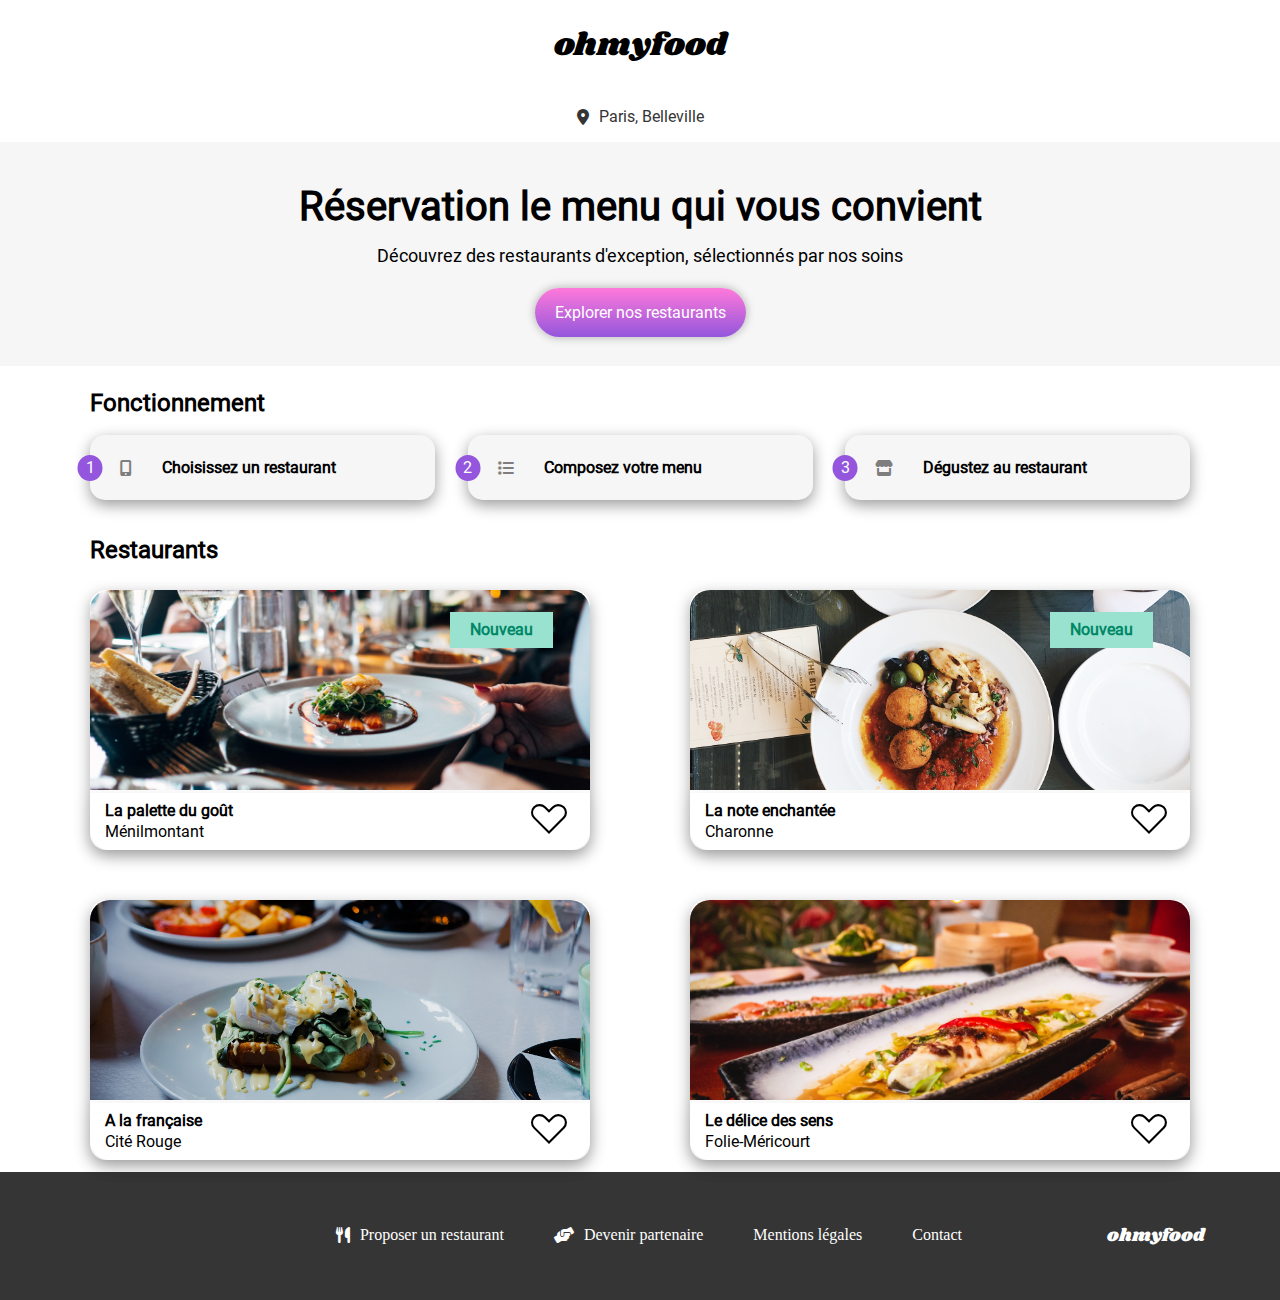
==== commit b086e17e: "Responsive (.main)" ====
--- a/index.html
+++ b/index.html
@@ -76,13 +76,11 @@
             <div class="restaurant-cards">
                 <!-- **la palette de goût** -->
                 <div class="restaurant-tag">
-                    <a href="#">
-                        <div class="restaurant-tag-img">
-                            <div class="restaurant-tag-img-new">
-                                <p>Nouveau</p>
-                            </div>
+                    <a href="./La-palette-du-goût.html">
+                        <div class="restaurant-tag-img">
                             <img src="./assets/img/restaurants/jay-wennington-N_Y88TWmGwA-unsplash.jpg"
-                                alt="La palette de goût">
+                            alt="La palette de goût">
+                            <span class="new">Nouveau</span>
                         </div>
                         <div class="restaurant-block">
                             <div class="restaurant-block-infos">
@@ -114,12 +112,10 @@
                 </div>
                 <!-- **la note enchantée** -->
                 <div class="restaurant-tag">
-                    <a href="#">
-                        <div class="restaurant-tag-img">
-                            <div class="restaurant-tag-img-new">
-                                <p>Nouveau</p>
-                            </div>
+                    <a href="./La-note-enchantée.html">
+                        <div class="restaurant-tag-img">
                             <img src="./assets/img/restaurants/stil-u2Lp8tXIcjw-unsplash.jpg" alt="La note enchantée">
+                            <span class="new">Nouveau</span>
                         </div>
                         <div class="restaurant-block">
                             <div class="restaurant-block-infos">
@@ -150,7 +146,7 @@
                 </div>
                 <!-- **A la française** -->
                 <div class="restaurant-tag">
-                    <a href="#">
+                    <a href="./A-la-française.html">
                         <div class="restaurant-tag-img">
                             <img src="./assets/img/restaurants/toa-heftiba-DQKerTsQwi0-unsplash.jpg"
                                 alt="A la francçaise">
--- a/assets/styles/index.css
+++ b/assets/styles/index.css
@@ -126,6 +126,16 @@
 main .operation {
   padding: 50px 180px 50px 180px;
 }
+@media (max-width: 1420px) {
+  main .operation {
+    padding: 25px 90px 25px 90px;
+  }
+}
+@media (max-width: 800px) {
+  main .operation {
+    padding: 25px 25px 25px 25px;
+  }
+}
 main .operation .operation-container {
   display: -webkit-box;
   display: -ms-flexbox;
@@ -176,7 +186,7 @@
           flex-direction: row;
   border-radius: 15px;
   background: #F6F6F6;
-  width: 330px;
+  width: 345px;
   height: 65px;
   -webkit-box-shadow: 0px 5px 15px 0px rgba(0, 0, 0, 0.4);
           box-shadow: 0px 5px 15px 0px rgba(0, 0, 0, 0.4);
@@ -208,16 +218,44 @@
   background: #FFF;
   padding: 30px 180px 30px 180px;
 }
+@media (max-width: 1420px) {
+  main .restaurants {
+    padding: 12.5px 90px 12.5px 90px;
+  }
+}
+@media (max-width: 800px) {
+  main .restaurants {
+    padding: 25px 25px 25px 25px;
+  }
+}
 main .restaurants .restaurant-cards {
   display: grid;
   grid-template-columns: repeat(2, 1fr);
   margin-top: 28px;
   gap: 50px 100px;
 }
+@media (max-width: 800px) {
+  main .restaurants .restaurant-cards {
+    display: -webkit-box;
+    display: -ms-flexbox;
+    display: flex;
+    -webkit-box-orient: vertical;
+    -webkit-box-direction: normal;
+        -ms-flex-direction: column;
+            flex-direction: column;
+    -ms-flex-wrap: wrap;
+        flex-wrap: wrap;
+  }
+}
 main .restaurants .restaurant-cards .restaurant-tag {
   -webkit-box-align: center;
       -ms-flex-align: center;
           align-items: center;
+  border-radius: 1rem;
+  background-color: white;
+  -webkit-box-shadow: rgba(0, 0, 0, 0.35) 0px 5px 15px;
+          box-shadow: rgba(0, 0, 0, 0.35) 0px 5px 15px;
+  position: relative;
 }
 main .restaurants .restaurant-cards .restaurant-tag .restaurant-tag-img img {
   border-radius: 20px 20px 0 0;
@@ -231,13 +269,14 @@
      object-fit: cover;
   border-radius: 20px 20px 0 0;
 }
-main .restaurants .restaurant-cards .restaurant-tag .restaurant-tag-img-new {
+main .restaurants .restaurant-cards .restaurant-tag .new {
   color: #008766;
+  font-weight: bold;
   background-color: #99E2D0;
   position: absolute;
-  right: 1rem;
-  top: 1rem;
-  padding: 0.3rem 0.8rem;
+  padding: 10px 20px;
+  margin-left: -140px;
+  margin-top: 22px;
 }
 main .restaurants .restaurant-cards .restaurant-block {
   display: -webkit-box;
@@ -252,9 +291,6 @@
   padding: 5px;
   -webkit-box-shadow: 0px 5px 20px 0px rgba(0, 0, 0, 0.1);
           box-shadow: 0px 5px 20px 0px rgba(0, 0, 0, 0.1);
-  -webkit-box-flex: 1;
-      -ms-flex-positive: 1;
-          flex-grow: 1;
 }
 main .restaurants .restaurant-cards .restaurant-block .restaurant-block-infos {
   margin: 5px 10px;
@@ -470,7 +506,6 @@
 }
 
 .wrapper {
-  max-width: 1440px;
   margin: auto;
 }
 
@@ -480,11 +515,6 @@
      object-fit: cover;
 }
 
-.title_restaurant {
-  font-family: shrikhand, serif;
-  letter-spacing: 0.1rem;
-}
-
 .title_like {
   display: -webkit-box;
   display: -ms-flexbox;
@@ -496,23 +526,37 @@
       -ms-flex-pack: justify;
           justify-content: space-between;
 }
-
-.icone_like {
-  font-size: 30px;
-  cursor: pointer;
-}
-
-.title {
+.title_like .title_restaurant {
+  font-family: shrikhand, serif;
+  letter-spacing: 0.1rem;
+  margin-right: 20px;
+}
+.title_like .like {
+  margin-top: -15px;
+}
+
+.main_meal_desserts {
+  display: -webkit-box;
+  display: -ms-flexbox;
+  display: flex;
+  -webkit-box-orient: vertical;
+  -webkit-box-direction: normal;
+      -ms-flex-direction: column;
+          flex-direction: column;
+  margin-top: -100px;
+  margin-bottom: 10px;
+}
+.main_meal_desserts .title {
   font-family: roboto, sans-serif;
   margin-bottom: 5px;
-}
-
-.outline {
+  margin-top: 40px;
+}
+.main_meal_desserts .outline {
   border-top: 3px solid #99E2D0;
   width: 40px;
-}
-
-.choice {
+  margin-bottom: 10px;
+}
+.main_meal_desserts .articles {
   display: -webkit-box;
   display: -ms-flexbox;
   display: flex;
@@ -522,18 +566,8 @@
           flex-direction: column;
   row-gap: 1rem;
 }
-
-.articles {
-  display: -webkit-box;
-  display: -ms-flexbox;
-  display: flex;
-  -webkit-box-orient: vertical;
-  -webkit-box-direction: normal;
-      -ms-flex-direction: column;
-          flex-direction: column;
-  row-gap: 1rem;
-}
-.articles h3, .articles .article__price {
+.main_meal_desserts .articles h3,
+.main_meal_desserts .articles .article__price {
   font-weight: 600;
 }
 
@@ -658,8 +692,8 @@
   border-radius: 100px;
   -webkit-transition-duration: 0.5s;
           transition-duration: 0.5s;
-  -webkit-animation: apparition_coche 0.5s;
-          animation: apparition_coche 0.5s;
+  -webkit-animation: apparition_check 0.25s;
+          animation: apparition_check 0.25s;
 }
 .article__icon_check {
   height: 1.6rem;
@@ -680,8 +714,8 @@
   -webkit-transition-duration: 0.5s;
           transition-duration: 0.5s;
   visibility: hidden;
-  -webkit-animation: disparition_coche 0.5s;
-          animation: disparition_coche 0.5s;
+  -webkit-animation: disparition_check 0.25s;
+          animation: disparition_check 0.25s;
 }
 .article__icon {
   color: white;
@@ -690,25 +724,10 @@
 
 .explore_button {
   margin: 0 auto;
-  width: 10%;
+  width: 18%;
 }
 
 @media (max-width: 1023px) {
-  .propositions_footer {
-    -webkit-box-orient: vertical;
-    -webkit-box-direction: normal;
-        -ms-flex-direction: column;
-            flex-direction: column;
-  }
-  .main_meal_desserts {
-    display: -webkit-box;
-    display: -ms-flexbox;
-    display: flex;
-    -webkit-box-orient: vertical;
-    -webkit-box-direction: normal;
-        -ms-flex-direction: column;
-            flex-direction: column;
-  }
   img {
     max-height: 27rem;
   }
@@ -720,7 +739,7 @@
     -webkit-box-direction: normal;
         -ms-flex-direction: column;
             flex-direction: column;
-    background-color: #eaeaea;
+    background-color: #F6F6F6;
     border-radius: 3rem 3rem 0 0;
     margin-top: -80px;
     position: relative;
@@ -731,12 +750,18 @@
     margin: 0;
   }
 }
+.explore_button {
+  margin: 0 auto;
+  width: 30%;
+  margin-bottom: 30px;
+}
+
 @media (min-width: 1024px) and (max-width: 1439px) {
   img {
     max-height: 17rem;
   }
   .section_recep {
-    background-color: #eaeaea;
+    background-color: #F6F6F6;
     padding: 1rem;
     display: -webkit-box;
     display: -ms-flexbox;
@@ -748,38 +773,11 @@
     row-gap: 2rem;
     margin-top: -4px;
   }
-  .main_meal_desserts {
-    display: -webkit-box;
-    display: -ms-flexbox;
-    display: flex;
-    -webkit-box-orient: vertical;
-    -webkit-box-direction: normal;
-        -ms-flex-direction: column;
-            flex-direction: column;
-  }
-  .articles {
-    display: grid;
-    grid-template-columns: repeat(2, 1fr);
-    -webkit-column-gap: 1rem;
-       -moz-column-gap: 1rem;
-            column-gap: 1rem;
-    row-gap: 1rem;
-  }
-  .propositions_footer {
-    -webkit-column-gap: 2rem;
-       -moz-column-gap: 2rem;
-            column-gap: 2rem;
-  }
   .wrapper {
     margin: 0;
   }
 }
 @media (min-width: 1440px) {
-  .propositions_footer {
-    -webkit-column-gap: 2rem;
-       -moz-column-gap: 2rem;
-            column-gap: 2rem;
-  }
   .main_meal_desserts {
     display: -webkit-box;
     display: -ms-flexbox;
@@ -799,13 +797,16 @@
     -webkit-box-direction: normal;
         -ms-flex-direction: column;
             flex-direction: column;
-    background-color: #eaeaea;
+    background-color: #F6F6F6;
     position: relative;
-    padding: 1rem 1rem 3rem 1rem;
+    width: 1055px;
+    height: 1221px;
     row-gap: 2rem;
+    border-radius: 20px 20px 0 0;
+    margin: 0 auto;
   }
   .image_restaurant {
-    background-color: #eaeaea;
+    background-color: #F6F6F6;
     max-height: 24rem;
     margin-bottom: -1rem;
   }
@@ -817,14 +818,4 @@
   .article {
     width: 400px;
   }
-  .article__name {
-    overflow: hidden;
-    white-space: nowrap;
-    text-overflow: ellipsis;
-  }
-  .article__description {
-    overflow: hidden;
-    white-space: nowrap;
-    text-overflow: ellipsis;
-  }
 }/*# sourceMappingURL=index.css.map */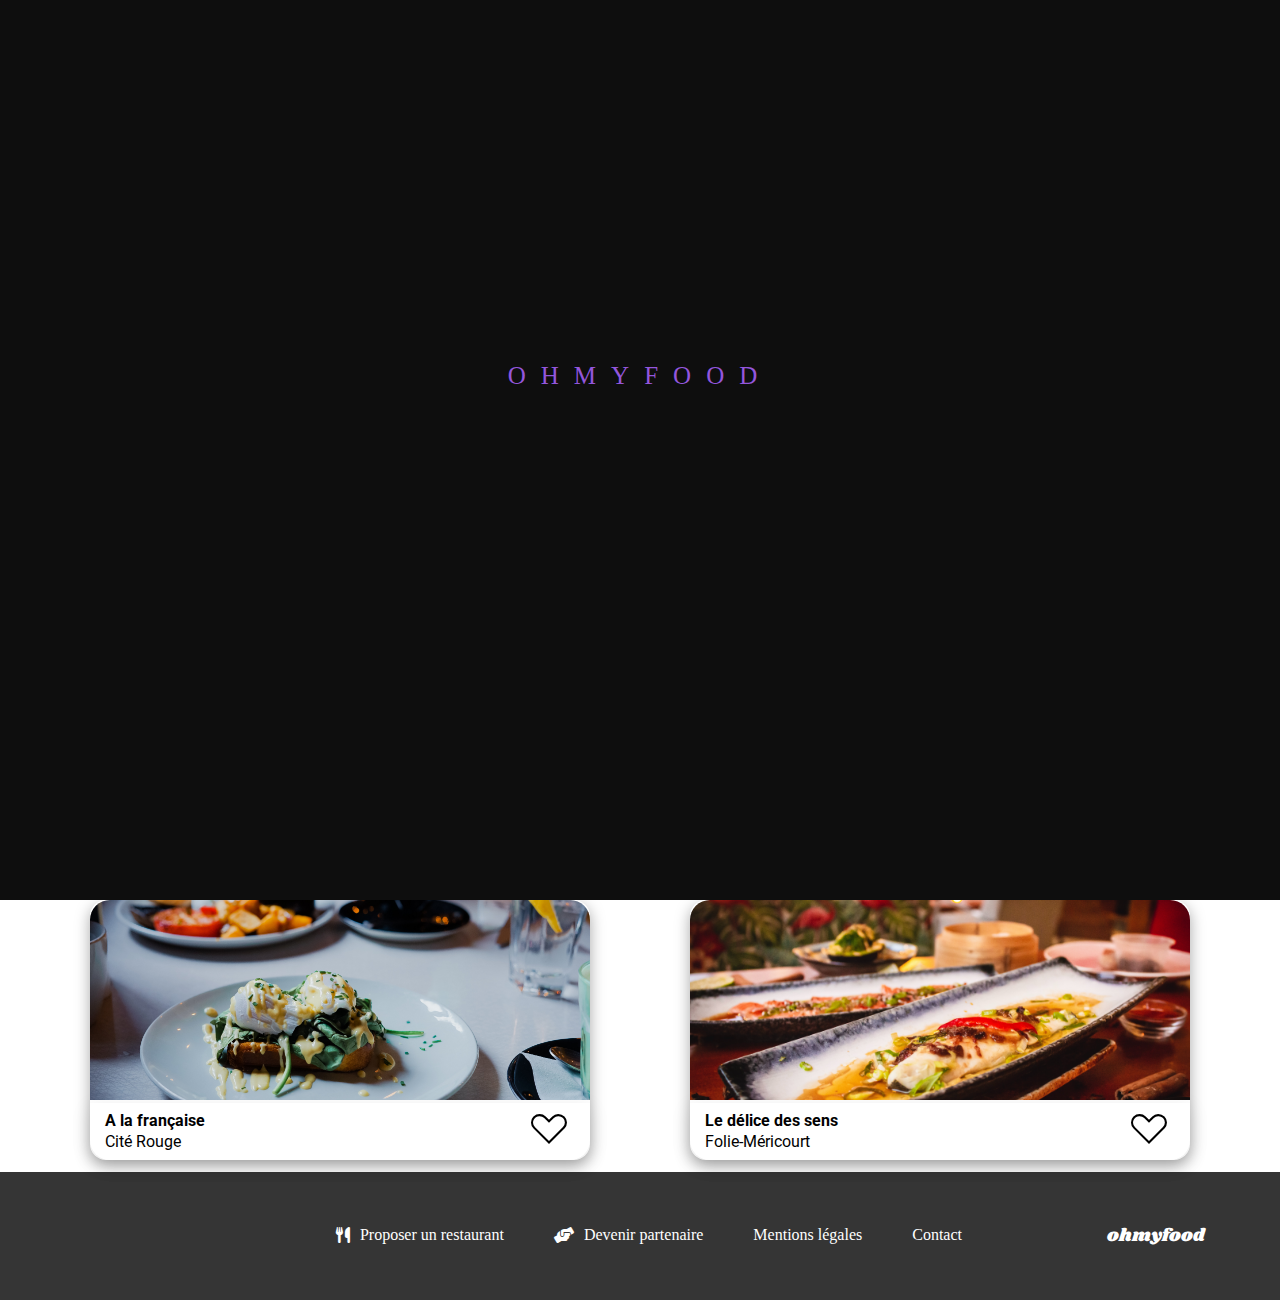
==== commit 80270a28: "Loader Page" ====
--- a/index.html
+++ b/index.html
@@ -14,6 +14,17 @@
 </head>
 
 <body>
+    <!-- **loader page** -->
+    <div class="loader">
+        <span class="lettre">O</span>
+        <span class="lettre">H</span>
+        <span class="lettre">M</span>
+        <span class="lettre">Y</span>
+        <span class="lettre">F</span>
+        <span class="lettre">O</span>
+        <span class="lettre">O</span>
+        <span class="lettre">D</span>
+    </div>
     <!-- **header** -->
     <header>
         <div class="header">
@@ -76,7 +87,7 @@
             <div class="restaurant-cards">
                 <!-- **la palette de goût** -->
                 <div class="restaurant-tag">
-                    <a href="./La-palette-du-goût.html">
+                    <a href="./La-palette-du-goût.html" class="menu">
                         <div class="restaurant-tag-img">
                             <img src="./assets/img/restaurants/jay-wennington-N_Y88TWmGwA-unsplash.jpg"
                             alt="La palette de goût">
--- a/assets/styles/index.css
+++ b/assets/styles/index.css
@@ -1,3 +1,5 @@
+@charset "UTF-8";
+@import url("https://fonts.googleapis.com/css2?family=Roboto:wght@100;300;400;500;700;900&family=Shrikhand&display=swap");
 html, body, div, span, applet, object, iframe,
 h1, h2, h3, h4, h5, h6, p, blockquote, pre,
 a, abbr, acronym, address, big, cite, code,
@@ -48,6 +50,123 @@
   border-spacing: 0;
 }
 
+body {
+  position: relative;
+}
+body .loader {
+  position: fixed;
+  width: 100%;
+  height: 100%;
+  background: rgb(14, 14, 14);
+  display: -webkit-box;
+  display: -ms-flexbox;
+  display: flex;
+  -webkit-box-pack: center;
+      -ms-flex-pack: center;
+          justify-content: center;
+  -webkit-box-align: center;
+      -ms-flex-align: center;
+          align-items: center;
+  z-index: 1; /* Permet à l'élément d'être empilé au-dessus de tous les autres éléments */
+  -webkit-animation: loading 3s both;
+          animation: loading 3s both;
+}
+body .lettre {
+  color: #9356DC;
+  font-size: 25px;
+  letter-spacing: 15px;
+  margin-bottom: 150px;
+  -webkit-animation: flash 1s linear infinite;
+          animation: flash 1s linear infinite;
+}
+@-webkit-keyframes flash {
+  0% {
+    color: #e3d7f1;
+    text-shadow: 0 0 7px #e3d7f1;
+  }
+  90% {
+    color: #9356DC;
+    text-shadow: none;
+  }
+  100% {
+    color: #e3d7f1;
+    text-shadow: 0 0 7px #e3d7f1;
+  }
+}
+@keyframes flash {
+  0% {
+    color: #e3d7f1;
+    text-shadow: 0 0 7px #e3d7f1;
+  }
+  90% {
+    color: #9356DC;
+    text-shadow: none;
+  }
+  100% {
+    color: #e3d7f1;
+    text-shadow: 0 0 7px #e3d7f1;
+  }
+}
+@-webkit-keyframes loading {
+  0% {
+    opacity: 1;
+  }
+  50% {
+    opacity: 0;
+  }
+  100% {
+    opacity: 0;
+  }
+}
+@keyframes loading {
+  0% {
+    opacity: 1;
+  }
+  50% {
+    opacity: 0;
+  }
+  100% {
+    opacity: 0;
+  }
+}
+body .lettre:nth-child(1) {
+  -webkit-animation-delay: 0.1s;
+          animation-delay: 0.1s;
+}
+body .lettre:nth-child(2) {
+  -webkit-animation-delay: 0.2s;
+          animation-delay: 0.2s;
+}
+body .lettre:nth-child(3) {
+  -webkit-animation-delay: 0.3s;
+          animation-delay: 0.3s;
+}
+body .lettre:nth-child(4) {
+  -webkit-animation-delay: 0.4s;
+          animation-delay: 0.4s;
+}
+body .lettre:nth-child(5) {
+  -webkit-animation-delay: 0.5s;
+          animation-delay: 0.5s;
+}
+body .lettre:nth-child(6) {
+  -webkit-animation-delay: 0.6s;
+          animation-delay: 0.6s;
+}
+body .lettre:nth-child(7) {
+  -webkit-animation-delay: 0.8s;
+          animation-delay: 0.8s;
+}
+body .lettre:nth-child(8) {
+  -webkit-animation-delay: 1s;
+          animation-delay: 1s;
+}
+body .fond-out {
+  opacity: 0;
+  -webkit-transition: opacity 0.4s ease-in-out;
+  transition: opacity 0.4s ease-in-out;
+}
+
 @font-face {
   font-family: "roboto";
   src: url(../fonts/Roboto-Regular.ttf);
@@ -382,8 +501,8 @@
   border-radius: 25px;
   border: none;
   padding: 15px 20px;
-  background: -webkit-gradient(linear, left top, left bottom, from(#ff79da), to(#9356dc));
-  background: linear-gradient(180deg, #ff79da 0%, #9356dc 100%);
+  background: -webkit-gradient(linear, left top, left bottom, from(#FF79DA), to(#9356DC));
+  background: linear-gradient(180deg, #FF79DA 0%, #9356DC 100%);
   -webkit-box-shadow: 0px 0px 10px 0px rgba(0, 0, 0, 0.3);
           box-shadow: 0px 0px 10px 0px rgba(0, 0, 0, 0.3);
   -webkit-transition: opacity 0.3s ease, -webkit-box-shadow 0.3s ease, -webkit-transform 0.3s ease;
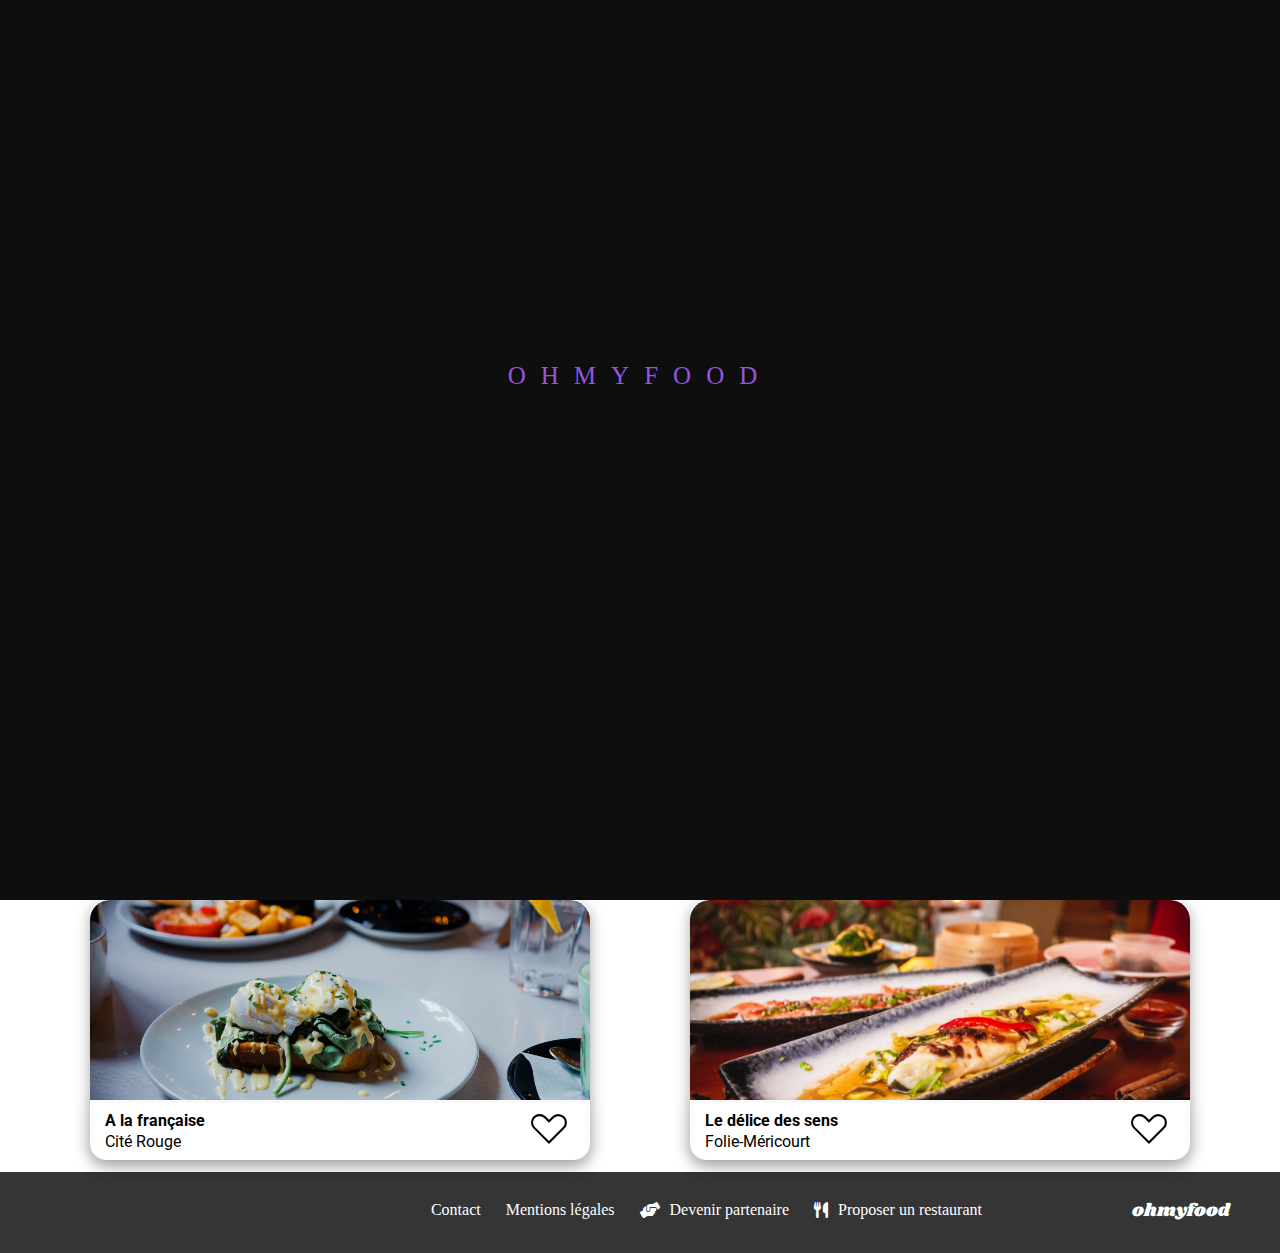
==== commit 8582b8ff: "Mixin pour mobile first" ====
--- a/index.html
+++ b/index.html
@@ -228,6 +228,7 @@
     <!-- **Footer** -->
     <footer class="footer">
         <div class="footer-block">
+            <a class="footer-logo" href="index.html">ohmyfood</a>
             <div class="footer-block-link">
                 <i class="fa-solid fa-utensils"></i>
                 <a class="footer-lien" href="#">Proposer un restaurant</a>
@@ -242,7 +243,6 @@
             <div class="footer-block-link">
                 <a class="footer-lien" href="#">Contact</a>
             </div>
-            <a class="footer-logo" href="index.html">ohmyfood</a>
         </div>
     </footer>
 
--- a/assets/styles/index.css
+++ b/assets/styles/index.css
@@ -116,6 +116,7 @@
   }
   100% {
     opacity: 0;
+    z-index: -1;
   }
 }
 @keyframes loading {
@@ -127,6 +128,7 @@
   }
   100% {
     opacity: 0;
+    z-index: -1;
   }
 }
 body .lettre:nth-child(1) {
@@ -209,7 +211,7 @@
           align-items: center;
   color: #353535;
   height: 50px;
-  background-color: #FFF;
+  background-color: #EAEAEA;
 }
 main .location-city .fa-solid.fa-location-dot {
   margin-right: 10px;
@@ -234,25 +236,27 @@
   text-align: center;
 }
 main .explore .explore-title {
-  font-size: 2.5rem;
+  font-size: 1.5rem;
   font-weight: 700;
+}
+@media (min-width: 1024px) and (max-width: 2400px) {
+  main .explore .explore-title {
+    font-size: 2.5rem;
+  }
 }
 main .explore .explore-txt {
   margin: 20px;
   font-size: 1.125rem;
   margin-bottom: 40px;
+  color: #353535;
+  font-weight: 300;
 }
 main .operation {
-  padding: 50px 180px 50px 180px;
-}
-@media (max-width: 1420px) {
+  padding: 25px 25px 25px 25px;
+}
+@media (min-width: 1024px) and (max-width: 2400px) {
   main .operation {
     padding: 25px 90px 25px 90px;
-  }
-}
-@media (max-width: 800px) {
-  main .operation {
-    padding: 25px 25px 25px 25px;
   }
 }
 main .operation .operation-container {
@@ -335,35 +339,31 @@
 }
 main .restaurants {
   background: #FFF;
-  padding: 30px 180px 30px 180px;
-}
-@media (max-width: 1420px) {
+  padding: 25px 25px 25px 25px;
+}
+@media (min-width: 1024px) and (max-width: 2400px) {
   main .restaurants {
     padding: 12.5px 90px 12.5px 90px;
   }
 }
-@media (max-width: 800px) {
-  main .restaurants {
-    padding: 25px 25px 25px 25px;
-  }
-}
 main .restaurants .restaurant-cards {
+  display: -webkit-box;
+  display: -ms-flexbox;
+  display: flex;
+  -webkit-box-orient: vertical;
+  -webkit-box-direction: normal;
+      -ms-flex-direction: column;
+          flex-direction: column;
+  -ms-flex-wrap: wrap;
+      flex-wrap: wrap;
   display: grid;
-  grid-template-columns: repeat(2, 1fr);
+  gap: 50px 100px;
   margin-top: 28px;
-  gap: 50px 100px;
-}
-@media (max-width: 800px) {
+}
+@media (min-width: 1024px) and (max-width: 2400px) {
   main .restaurants .restaurant-cards {
-    display: -webkit-box;
-    display: -ms-flexbox;
-    display: flex;
-    -webkit-box-orient: vertical;
-    -webkit-box-direction: normal;
-        -ms-flex-direction: column;
-            flex-direction: column;
-    -ms-flex-wrap: wrap;
-        flex-wrap: wrap;
+    grid-template-columns: repeat(2, 1fr);
+    gap: 50px 100px;
   }
 }
 main .restaurants .restaurant-cards .restaurant-tag {
@@ -430,15 +430,26 @@
   display: -webkit-box;
   display: -ms-flexbox;
   display: flex;
-  -webkit-box-orient: horizontal;
+  -webkit-box-orient: vertical;
   -webkit-box-direction: normal;
-      -ms-flex-direction: row;
-          flex-direction: row;
-  padding: 30px 25px;
-  width: 100%;
-  -webkit-box-pack: right;
-      -ms-flex-pack: right;
-          justify-content: right;
+      -ms-flex-direction: column;
+          flex-direction: column;
+}
+@media (min-width: 1024px) and (max-width: 2400px) {
+  footer .footer-block {
+    display: -webkit-box;
+    display: -ms-flexbox;
+    display: flex;
+    -webkit-box-orient: horizontal;
+    -webkit-box-direction: reverse;
+        -ms-flex-direction: row-reverse;
+            flex-direction: row-reverse;
+    padding: 30px 25px;
+    width: 100%;
+    -webkit-box-pack: right;
+        -ms-flex-pack: right;
+            justify-content: right;
+  }
 }
 footer .footer-block .footer-block-link {
   display: -webkit-box;
@@ -448,10 +459,22 @@
   -webkit-box-direction: normal;
       -ms-flex-direction: row;
           flex-direction: row;
-  -webkit-box-pack: justify;
-      -ms-flex-pack: justify;
-          justify-content: space-between;
-  margin: 25px;
+  margin-left: 25px;
+  margin-bottom: 5px;
+}
+@media (min-width: 1024px) and (max-width: 2400px) {
+  footer .footer-block .footer-block-link {
+    display: -webkit-box;
+    display: -ms-flexbox;
+    display: flex;
+    -webkit-box-orient: horizontal;
+    -webkit-box-direction: normal;
+        -ms-flex-direction: row;
+            flex-direction: row;
+    -webkit-box-pack: justify;
+        -ms-flex-pack: justify;
+            justify-content: space-between;
+  }
 }
 footer .footer-block .footer-block-link .footer-lien {
   color: #FFF;
@@ -470,7 +493,12 @@
   color: white;
   font-family: shrikhand, serif;
   font-size: 1.125rem;
-  padding: 25px 50px 25px 120px;
+  padding: 22px 0px 16px 25px;
+}
+@media (min-width: 1024px) and (max-width: 2400px) {
+  footer .footer-block .footer-logo {
+    padding: 0px 25px 0px 150px;
+  }
 }
 
 * {
@@ -594,261 +622,254 @@
           clip-path: url(#svgPathMenu);
 }
 
-header {
-  display: -webkit-box;
-  display: -ms-flexbox;
-  display: flex;
-  -webkit-box-align: center;
-      -ms-flex-align: center;
-          align-items: center;
-  -webkit-box-pack: center;
-      -ms-flex-pack: center;
-          justify-content: center;
-}
-header .header_container {
-  display: -webkit-box;
-  display: -ms-flexbox;
-  display: flex;
-  -webkit-box-align: center;
-      -ms-flex-align: center;
-          align-items: center;
-  width: 100%;
-  -webkit-box-pack: center;
-      -ms-flex-pack: center;
-          justify-content: center;
-  height: 60px;
-}
-header .back {
-  font-size: x-large;
-  margin-left: 1rem;
-  color: black;
-}
-
-.wrapper {
-  margin: auto;
-}
-
-img {
-  width: 100%;
-  -o-object-fit: cover;
-     object-fit: cover;
-}
-
-.title_like {
-  display: -webkit-box;
-  display: -ms-flexbox;
-  display: flex;
-  -webkit-box-align: center;
-      -ms-flex-align: center;
-          align-items: center;
-  -webkit-box-pack: justify;
-      -ms-flex-pack: justify;
-          justify-content: space-between;
-}
-.title_like .title_restaurant {
-  font-family: shrikhand, serif;
-  letter-spacing: 0.1rem;
-  margin-right: 20px;
-}
-.title_like .like {
-  margin-top: -15px;
-}
-
-.main_meal_desserts {
-  display: -webkit-box;
-  display: -ms-flexbox;
-  display: flex;
-  -webkit-box-orient: vertical;
-  -webkit-box-direction: normal;
-      -ms-flex-direction: column;
-          flex-direction: column;
-  margin-top: -100px;
-  margin-bottom: 10px;
-}
-.main_meal_desserts .title {
-  font-family: roboto, sans-serif;
-  margin-bottom: 5px;
-  margin-top: 40px;
-}
-.main_meal_desserts .outline {
-  border-top: 3px solid #99E2D0;
-  width: 40px;
-  margin-bottom: 10px;
-}
-.main_meal_desserts .articles {
-  display: -webkit-box;
-  display: -ms-flexbox;
-  display: flex;
-  -webkit-box-orient: vertical;
-  -webkit-box-direction: normal;
-      -ms-flex-direction: column;
-          flex-direction: column;
-  row-gap: 1rem;
-}
-.main_meal_desserts .articles h3,
-.main_meal_desserts .articles .article__price {
-  font-weight: 600;
-}
-
-.article {
-  background-color: white;
-  border-radius: 1rem;
-  display: -webkit-box;
-  display: -ms-flexbox;
-  display: flex;
-  -webkit-box-orient: horizontal;
-  -webkit-box-direction: normal;
-      -ms-flex-direction: row;
-          flex-direction: row;
-  padding: 0.25rem;
-  cursor: pointer;
-  height: 4rem;
-  -webkit-box-align: center;
-      -ms-flex-align: center;
-          align-items: center;
-  position: relative;
-  overflow: hidden;
-}
-.article__description_price {
-  display: -webkit-box;
-  display: -ms-flexbox;
-  display: flex;
-  -webkit-box-pack: justify;
-      -ms-flex-pack: justify;
-          justify-content: space-between;
-  margin: 0 0 5px 5px;
-}
-.article__name {
-  margin: 5px 0 5px 5px;
-  overflow: hidden;
-  white-space: nowrap;
-  text-overflow: ellipsis;
-  position: relative;
-}
-.article__description {
-  margin: 0;
-  overflow: hidden;
-  white-space: nowrap;
-  text-overflow: ellipsis;
-  padding-right: 1rem;
-  position: relative;
-}
-.article__price {
-  margin: 0 1rem 0 0;
-  -webkit-transition-duration: 0.5s;
-          transition-duration: 0.5s;
-}
-.article__name_description_price {
-  -webkit-box-flex: 1;
-      -ms-flex: 1;
-          flex: 1;
-  width: 65%;
-}
-.article__check {
-  width: 0;
-  display: -webkit-box;
-  display: -ms-flexbox;
-  display: flex;
-  background-color: #99E2D0;
-  -webkit-box-align: center;
-      -ms-flex-align: center;
-          align-items: center;
-  -webkit-box-pack: center;
-      -ms-flex-pack: center;
-          justify-content: center;
-  -webkit-transition-duration: 0.5s;
-          transition-duration: 0.5s;
-  height: 4.5rem;
-  position: absolute;
-  right: 0;
-  top: 0;
-  bottom: 0;
-  border-radius: 0rem 1rem 1rem 0rem;
-}
-.article:hover .article__name {
-  width: inherit;
-  -webkit-transition: all 0.5s ease-in-out;
-  transition: all 0.5s ease-in-out;
-  -webkit-transition-duration: 0.5s;
-          transition-duration: 0.5s;
-}
-.article:hover .article__price {
-  padding-right: 3rem;
-  -webkit-transition-duration: 0.5s;
-          transition-duration: 0.5s;
-}
-.article:hover .article__check {
-  margin-right: -4px;
-  background-color: #99E2D0;
-  width: 4rem;
-  display: -webkit-box;
-  display: -ms-flexbox;
-  display: flex;
-  -webkit-box-align: center;
-      -ms-flex-align: center;
-          align-items: center;
-  -webkit-box-pack: center;
-      -ms-flex-pack: center;
-          justify-content: center;
-  -webkit-transition-duration: 0.5s;
-          transition-duration: 0.5s;
-  height: 4.5rem;
-  border-radius: 0rem 1rem 1rem 0rem;
-}
-.article:hover .article__icon_check {
-  -webkit-transform: rotate(0);
-          transform: rotate(0);
-  height: 1.6rem;
-  width: 1.6rem;
-  background-color: #99E2D0;
-  visibility: visible;
-  -webkit-box-align: center;
-      -ms-flex-align: center;
-          align-items: center;
-  -webkit-box-pack: center;
-      -ms-flex-pack: center;
-          justify-content: center;
-  border-radius: 100px;
-  -webkit-transition-duration: 0.5s;
-          transition-duration: 0.5s;
-  -webkit-animation: apparition_check 0.25s;
-          animation: apparition_check 0.25s;
-}
-.article__icon_check {
-  height: 1.6rem;
-  width: 1.6rem;
-  background-color: #99E2D0;
-  -webkit-box-align: center;
-      -ms-flex-align: center;
-          align-items: center;
-  display: -webkit-box;
-  display: -ms-flexbox;
-  display: flex;
-  -webkit-box-pack: center;
-      -ms-flex-pack: center;
-          justify-content: center;
-  border-radius: 100px;
-  -webkit-transform: rotate(180deg);
-          transform: rotate(180deg);
-  -webkit-transition-duration: 0.5s;
-          transition-duration: 0.5s;
-  visibility: hidden;
-  -webkit-animation: disparition_check 0.25s;
-          animation: disparition_check 0.25s;
-}
-.article__icon {
-  color: white;
-  font-size: x-large;
-}
-
-.explore_button {
-  margin: 0 auto;
-  width: 18%;
-}
-
 @media (max-width: 1023px) {
+  header {
+    display: -webkit-box;
+    display: -ms-flexbox;
+    display: flex;
+    -webkit-box-align: center;
+        -ms-flex-align: center;
+            align-items: center;
+    -webkit-box-pack: center;
+        -ms-flex-pack: center;
+            justify-content: center;
+  }
+  header .header_container {
+    display: -webkit-box;
+    display: -ms-flexbox;
+    display: flex;
+    -webkit-box-align: center;
+        -ms-flex-align: center;
+            align-items: center;
+    width: 100%;
+    -webkit-box-pack: center;
+        -ms-flex-pack: center;
+            justify-content: center;
+    height: 60px;
+  }
+  header .back {
+    font-size: x-large;
+    margin-left: 1rem;
+    color: black;
+  }
+  .wrapper {
+    margin: auto;
+  }
   img {
-    max-height: 27rem;
+    width: 100%;
+    -o-object-fit: cover;
+       object-fit: cover;
+  }
+  .title_like {
+    display: -webkit-box;
+    display: -ms-flexbox;
+    display: flex;
+    -webkit-box-align: center;
+        -ms-flex-align: center;
+            align-items: center;
+    -webkit-box-pack: justify;
+        -ms-flex-pack: justify;
+            justify-content: space-between;
+  }
+  .title_like .title_restaurant {
+    font-family: shrikhand, serif;
+    letter-spacing: 0.1rem;
+    margin-right: 20px;
+  }
+  .title_like .like {
+    margin-top: -15px;
+  }
+  .main_meal_desserts {
+    display: -webkit-box;
+    display: -ms-flexbox;
+    display: flex;
+    -webkit-box-orient: vertical;
+    -webkit-box-direction: normal;
+        -ms-flex-direction: column;
+            flex-direction: column;
+    margin-top: -100px;
+    margin-bottom: 10px;
+  }
+  .main_meal_desserts .title {
+    font-family: roboto, sans-serif;
+    margin-bottom: 5px;
+    margin-top: 40px;
+  }
+  .main_meal_desserts .outline {
+    border-top: 3px solid #99E2D0;
+    width: 40px;
+    margin-bottom: 10px;
+  }
+  .main_meal_desserts .articles {
+    display: -webkit-box;
+    display: -ms-flexbox;
+    display: flex;
+    -webkit-box-orient: vertical;
+    -webkit-box-direction: normal;
+        -ms-flex-direction: column;
+            flex-direction: column;
+    row-gap: 1rem;
+  }
+  .main_meal_desserts .articles h3,
+  .main_meal_desserts .articles .article__price {
+    font-weight: 600;
+  }
+  .article {
+    background-color: white;
+    border-radius: 1rem;
+    display: -webkit-box;
+    display: -ms-flexbox;
+    display: flex;
+    -webkit-box-orient: horizontal;
+    -webkit-box-direction: normal;
+        -ms-flex-direction: row;
+            flex-direction: row;
+    padding: 0.25rem;
+    cursor: pointer;
+    height: 4rem;
+    -webkit-box-align: center;
+        -ms-flex-align: center;
+            align-items: center;
+    position: relative;
+    overflow: hidden;
+  }
+  .article__description_price {
+    display: -webkit-box;
+    display: -ms-flexbox;
+    display: flex;
+    -webkit-box-pack: justify;
+        -ms-flex-pack: justify;
+            justify-content: space-between;
+    margin: 0 0 5px 5px;
+  }
+  .article__name {
+    margin: 5px 0 5px 5px;
+    overflow: hidden;
+    white-space: nowrap;
+    text-overflow: ellipsis;
+    position: relative;
+  }
+  .article__description {
+    margin: 0;
+    overflow: hidden;
+    white-space: nowrap;
+    text-overflow: ellipsis;
+    padding-right: 1rem;
+    position: relative;
+  }
+  .article__price {
+    margin: 0 1rem 0 0;
+    -webkit-transition-duration: 0.5s;
+            transition-duration: 0.5s;
+  }
+  .article__name_description_price {
+    -webkit-box-flex: 1;
+        -ms-flex: 1;
+            flex: 1;
+    width: 65%;
+  }
+  .article__check {
+    width: 0;
+    display: -webkit-box;
+    display: -ms-flexbox;
+    display: flex;
+    background-color: #99E2D0;
+    -webkit-box-align: center;
+        -ms-flex-align: center;
+            align-items: center;
+    -webkit-box-pack: center;
+        -ms-flex-pack: center;
+            justify-content: center;
+    -webkit-transition-duration: 0.5s;
+            transition-duration: 0.5s;
+    height: 4.5rem;
+    position: absolute;
+    right: 0;
+    top: 0;
+    bottom: 0;
+    border-radius: 0rem 1rem 1rem 0rem;
+  }
+  .article:hover .article__name {
+    width: inherit;
+    -webkit-transition: all 0.5s ease-in-out;
+    transition: all 0.5s ease-in-out;
+    -webkit-transition-duration: 0.5s;
+            transition-duration: 0.5s;
+  }
+  .article:hover .article__price {
+    padding-right: 3rem;
+    -webkit-transition-duration: 0.5s;
+            transition-duration: 0.5s;
+  }
+  .article:hover .article__check {
+    margin-right: -4px;
+    background-color: #99E2D0;
+    width: 4rem;
+    display: -webkit-box;
+    display: -ms-flexbox;
+    display: flex;
+    -webkit-box-align: center;
+        -ms-flex-align: center;
+            align-items: center;
+    -webkit-box-pack: center;
+        -ms-flex-pack: center;
+            justify-content: center;
+    -webkit-transition-duration: 0.5s;
+            transition-duration: 0.5s;
+    height: 4.5rem;
+    border-radius: 0rem 1rem 1rem 0rem;
+  }
+  .article:hover .article__icon_check {
+    -webkit-transform: rotate(0);
+            transform: rotate(0);
+    height: 1.6rem;
+    width: 1.6rem;
+    background-color: #99E2D0;
+    visibility: visible;
+    -webkit-box-align: center;
+        -ms-flex-align: center;
+            align-items: center;
+    -webkit-box-pack: center;
+        -ms-flex-pack: center;
+            justify-content: center;
+    border-radius: 100px;
+    -webkit-transition-duration: 0.5s;
+            transition-duration: 0.5s;
+    -webkit-animation: apparition_check 0.25s;
+            animation: apparition_check 0.25s;
+  }
+  .article__icon_check {
+    height: 1.6rem;
+    width: 1.6rem;
+    background-color: #99E2D0;
+    -webkit-box-align: center;
+        -ms-flex-align: center;
+            align-items: center;
+    display: -webkit-box;
+    display: -ms-flexbox;
+    display: flex;
+    -webkit-box-pack: center;
+        -ms-flex-pack: center;
+            justify-content: center;
+    border-radius: 100px;
+    -webkit-transform: rotate(180deg);
+            transform: rotate(180deg);
+    -webkit-transition-duration: 0.5s;
+            transition-duration: 0.5s;
+    visibility: hidden;
+    -webkit-animation: disparition_check 0.25s;
+            animation: disparition_check 0.25s;
+  }
+  .article__icon {
+    color: white;
+    font-size: x-large;
+  }
+  .explore_button {
+    margin: 0 auto;
+    width: 18%;
+  }
+  img {
+    max-height: 432px;
   }
   .section_recep {
     display: -webkit-box;
@@ -859,29 +880,79 @@
         -ms-flex-direction: column;
             flex-direction: column;
     background-color: #F6F6F6;
-    border-radius: 3rem 3rem 0 0;
+    border-radius: 18px 18px 0 0;
     margin-top: -80px;
     position: relative;
-    padding: 1rem 1rem 3rem 1rem;
-    row-gap: 2rem;
+    padding: 16px 16px 48px 16px;
+    row-gap: 32px;
   }
   .wrapper {
     margin: 0;
   }
-}
-.explore_button {
-  margin: 0 auto;
-  width: 30%;
-  margin-bottom: 30px;
-}
-
-@media (min-width: 1024px) and (max-width: 1439px) {
+  .explore_button {
+    margin: 0 auto;
+    width: 30%;
+    margin-bottom: 30px;
+  }
+}
+@media (min-width: 1024px) and (max-width: 2400px) {
+  header {
+    display: -webkit-box;
+    display: -ms-flexbox;
+    display: flex;
+    -webkit-box-align: center;
+        -ms-flex-align: center;
+            align-items: center;
+    -webkit-box-pack: center;
+        -ms-flex-pack: center;
+            justify-content: center;
+  }
+  header .header_container {
+    display: -webkit-box;
+    display: -ms-flexbox;
+    display: flex;
+    -webkit-box-align: center;
+        -ms-flex-align: center;
+            align-items: center;
+    width: 100%;
+    -webkit-box-pack: center;
+        -ms-flex-pack: center;
+            justify-content: center;
+    height: 60px;
+  }
+  header .back {
+    font-size: x-large;
+    margin-left: 1rem;
+    color: black;
+  }
+  .wrapper {
+    margin: auto;
+  }
   img {
-    max-height: 17rem;
-  }
-  .section_recep {
-    background-color: #F6F6F6;
-    padding: 1rem;
+    width: 100%;
+    -o-object-fit: cover;
+       object-fit: cover;
+  }
+  .title_like {
+    display: -webkit-box;
+    display: -ms-flexbox;
+    display: flex;
+    -webkit-box-align: center;
+        -ms-flex-align: center;
+            align-items: center;
+    -webkit-box-pack: justify;
+        -ms-flex-pack: justify;
+            justify-content: space-between;
+  }
+  .title_like .title_restaurant {
+    font-family: shrikhand, serif;
+    letter-spacing: 0.1rem;
+    margin-right: 20px;
+  }
+  .title_like .like {
+    margin-top: -15px;
+  }
+  .main_meal_desserts {
     display: -webkit-box;
     display: -ms-flexbox;
     display: flex;
@@ -889,24 +960,466 @@
     -webkit-box-direction: normal;
         -ms-flex-direction: column;
             flex-direction: column;
-    row-gap: 2rem;
-    margin-top: -4px;
-  }
-  .wrapper {
-    margin: 0;
-  }
-}
-@media (min-width: 1440px) {
-  .main_meal_desserts {
+    margin-top: -100px;
+    margin-bottom: 10px;
+  }
+  .main_meal_desserts .title {
+    font-family: roboto, sans-serif;
+    margin-bottom: 5px;
+    margin-top: 40px;
+  }
+  .main_meal_desserts .outline {
+    border-top: 3px solid #99E2D0;
+    width: 40px;
+    margin-bottom: 10px;
+  }
+  .main_meal_desserts .articles {
+    display: -webkit-box;
+    display: -ms-flexbox;
+    display: flex;
+    -webkit-box-orient: vertical;
+    -webkit-box-direction: normal;
+        -ms-flex-direction: column;
+            flex-direction: column;
+    row-gap: 1rem;
+  }
+  .main_meal_desserts .articles h3,
+  .main_meal_desserts .articles .article__price {
+    font-weight: 600;
+  }
+  .article {
+    background-color: white;
+    border-radius: 1rem;
+    display: -webkit-box;
+    display: -ms-flexbox;
+    display: flex;
+    -webkit-box-orient: horizontal;
+    -webkit-box-direction: normal;
+        -ms-flex-direction: row;
+            flex-direction: row;
+    padding: 0.25rem;
+    cursor: pointer;
+    height: 4rem;
+    -webkit-box-align: center;
+        -ms-flex-align: center;
+            align-items: center;
+    position: relative;
+    overflow: hidden;
+  }
+  .article__description_price {
     display: -webkit-box;
     display: -ms-flexbox;
     display: flex;
     -webkit-box-pack: justify;
         -ms-flex-pack: justify;
             justify-content: space-between;
-    -webkit-column-gap: 5rem;
-       -moz-column-gap: 5rem;
-            column-gap: 5rem;
+    margin: 0 0 5px 5px;
+  }
+  .article__name {
+    margin: 5px 0 5px 5px;
+    overflow: hidden;
+    white-space: nowrap;
+    text-overflow: ellipsis;
+    position: relative;
+  }
+  .article__description {
+    margin: 0;
+    overflow: hidden;
+    white-space: nowrap;
+    text-overflow: ellipsis;
+    padding-right: 1rem;
+    position: relative;
+  }
+  .article__price {
+    margin: 0 1rem 0 0;
+    -webkit-transition-duration: 0.5s;
+            transition-duration: 0.5s;
+  }
+  .article__name_description_price {
+    -webkit-box-flex: 1;
+        -ms-flex: 1;
+            flex: 1;
+    width: 65%;
+  }
+  .article__check {
+    width: 0;
+    display: -webkit-box;
+    display: -ms-flexbox;
+    display: flex;
+    background-color: #99E2D0;
+    -webkit-box-align: center;
+        -ms-flex-align: center;
+            align-items: center;
+    -webkit-box-pack: center;
+        -ms-flex-pack: center;
+            justify-content: center;
+    -webkit-transition-duration: 0.5s;
+            transition-duration: 0.5s;
+    height: 4.5rem;
+    position: absolute;
+    right: 0;
+    top: 0;
+    bottom: 0;
+    border-radius: 0rem 1rem 1rem 0rem;
+  }
+  .article:hover .article__name {
+    width: inherit;
+    -webkit-transition: all 0.5s ease-in-out;
+    transition: all 0.5s ease-in-out;
+    -webkit-transition-duration: 0.5s;
+            transition-duration: 0.5s;
+  }
+  .article:hover .article__price {
+    padding-right: 3rem;
+    -webkit-transition-duration: 0.5s;
+            transition-duration: 0.5s;
+  }
+  .article:hover .article__check {
+    margin-right: -4px;
+    background-color: #99E2D0;
+    width: 4rem;
+    display: -webkit-box;
+    display: -ms-flexbox;
+    display: flex;
+    -webkit-box-align: center;
+        -ms-flex-align: center;
+            align-items: center;
+    -webkit-box-pack: center;
+        -ms-flex-pack: center;
+            justify-content: center;
+    -webkit-transition-duration: 0.5s;
+            transition-duration: 0.5s;
+    height: 4.5rem;
+    border-radius: 0rem 1rem 1rem 0rem;
+  }
+  .article:hover .article__icon_check {
+    -webkit-transform: rotate(0);
+            transform: rotate(0);
+    height: 1.6rem;
+    width: 1.6rem;
+    background-color: #99E2D0;
+    visibility: visible;
+    -webkit-box-align: center;
+        -ms-flex-align: center;
+            align-items: center;
+    -webkit-box-pack: center;
+        -ms-flex-pack: center;
+            justify-content: center;
+    border-radius: 100px;
+    -webkit-transition-duration: 0.5s;
+            transition-duration: 0.5s;
+    -webkit-animation: apparition_check 0.25s;
+            animation: apparition_check 0.25s;
+  }
+  .article__icon_check {
+    height: 1.6rem;
+    width: 1.6rem;
+    background-color: #99E2D0;
+    -webkit-box-align: center;
+        -ms-flex-align: center;
+            align-items: center;
+    display: -webkit-box;
+    display: -ms-flexbox;
+    display: flex;
+    -webkit-box-pack: center;
+        -ms-flex-pack: center;
+            justify-content: center;
+    border-radius: 100px;
+    -webkit-transform: rotate(180deg);
+            transform: rotate(180deg);
+    -webkit-transition-duration: 0.5s;
+            transition-duration: 0.5s;
+    visibility: hidden;
+    -webkit-animation: disparition_check 0.25s;
+            animation: disparition_check 0.25s;
+  }
+  .article__icon {
+    color: white;
+    font-size: x-large;
+  }
+  .explore_button {
+    margin: 0 auto;
+    width: 18%;
+  }
+  img {
+    max-height: 272px;
+  }
+  .section_recep {
+    background-color: #F6F6F6;
+    padding: 16px;
+    display: -webkit-box;
+    display: -ms-flexbox;
+    display: flex;
+    -webkit-box-orient: vertical;
+    -webkit-box-direction: normal;
+        -ms-flex-direction: column;
+            flex-direction: column;
+    row-gap: 32px;
+    margin-top: -4px;
+  }
+  .wrapper {
+    margin: 0;
+  }
+}
+@media (min-width: 1440px) {
+  header {
+    display: -webkit-box;
+    display: -ms-flexbox;
+    display: flex;
+    -webkit-box-align: center;
+        -ms-flex-align: center;
+            align-items: center;
+    -webkit-box-pack: center;
+        -ms-flex-pack: center;
+            justify-content: center;
+  }
+  header .header_container {
+    display: -webkit-box;
+    display: -ms-flexbox;
+    display: flex;
+    -webkit-box-align: center;
+        -ms-flex-align: center;
+            align-items: center;
+    width: 100%;
+    -webkit-box-pack: center;
+        -ms-flex-pack: center;
+            justify-content: center;
+    height: 60px;
+  }
+  header .back {
+    font-size: x-large;
+    margin-left: 1rem;
+    color: black;
+  }
+  .wrapper {
+    margin: auto;
+  }
+  img {
+    width: 100%;
+    -o-object-fit: cover;
+       object-fit: cover;
+  }
+  .title_like {
+    display: -webkit-box;
+    display: -ms-flexbox;
+    display: flex;
+    -webkit-box-align: center;
+        -ms-flex-align: center;
+            align-items: center;
+    -webkit-box-pack: justify;
+        -ms-flex-pack: justify;
+            justify-content: space-between;
+  }
+  .title_like .title_restaurant {
+    font-family: shrikhand, serif;
+    letter-spacing: 0.1rem;
+    margin-right: 20px;
+  }
+  .title_like .like {
+    margin-top: -15px;
+  }
+  .main_meal_desserts {
+    display: -webkit-box;
+    display: -ms-flexbox;
+    display: flex;
+    -webkit-box-orient: vertical;
+    -webkit-box-direction: normal;
+        -ms-flex-direction: column;
+            flex-direction: column;
+    margin-top: -100px;
+    margin-bottom: 10px;
+  }
+  .main_meal_desserts .title {
+    font-family: roboto, sans-serif;
+    margin-bottom: 5px;
+    margin-top: 40px;
+  }
+  .main_meal_desserts .outline {
+    border-top: 3px solid #99E2D0;
+    width: 40px;
+    margin-bottom: 10px;
+  }
+  .main_meal_desserts .articles {
+    display: -webkit-box;
+    display: -ms-flexbox;
+    display: flex;
+    -webkit-box-orient: vertical;
+    -webkit-box-direction: normal;
+        -ms-flex-direction: column;
+            flex-direction: column;
+    row-gap: 1rem;
+  }
+  .main_meal_desserts .articles h3,
+  .main_meal_desserts .articles .article__price {
+    font-weight: 600;
+  }
+  .article {
+    background-color: white;
+    border-radius: 1rem;
+    display: -webkit-box;
+    display: -ms-flexbox;
+    display: flex;
+    -webkit-box-orient: horizontal;
+    -webkit-box-direction: normal;
+        -ms-flex-direction: row;
+            flex-direction: row;
+    padding: 0.25rem;
+    cursor: pointer;
+    height: 4rem;
+    -webkit-box-align: center;
+        -ms-flex-align: center;
+            align-items: center;
+    position: relative;
+    overflow: hidden;
+  }
+  .article__description_price {
+    display: -webkit-box;
+    display: -ms-flexbox;
+    display: flex;
+    -webkit-box-pack: justify;
+        -ms-flex-pack: justify;
+            justify-content: space-between;
+    margin: 0 0 5px 5px;
+  }
+  .article__name {
+    margin: 5px 0 5px 5px;
+    overflow: hidden;
+    white-space: nowrap;
+    text-overflow: ellipsis;
+    position: relative;
+  }
+  .article__description {
+    margin: 0;
+    overflow: hidden;
+    white-space: nowrap;
+    text-overflow: ellipsis;
+    padding-right: 1rem;
+    position: relative;
+  }
+  .article__price {
+    margin: 0 1rem 0 0;
+    -webkit-transition-duration: 0.5s;
+            transition-duration: 0.5s;
+  }
+  .article__name_description_price {
+    -webkit-box-flex: 1;
+        -ms-flex: 1;
+            flex: 1;
+    width: 65%;
+  }
+  .article__check {
+    width: 0;
+    display: -webkit-box;
+    display: -ms-flexbox;
+    display: flex;
+    background-color: #99E2D0;
+    -webkit-box-align: center;
+        -ms-flex-align: center;
+            align-items: center;
+    -webkit-box-pack: center;
+        -ms-flex-pack: center;
+            justify-content: center;
+    -webkit-transition-duration: 0.5s;
+            transition-duration: 0.5s;
+    height: 4.5rem;
+    position: absolute;
+    right: 0;
+    top: 0;
+    bottom: 0;
+    border-radius: 0rem 1rem 1rem 0rem;
+  }
+  .article:hover .article__name {
+    width: inherit;
+    -webkit-transition: all 0.5s ease-in-out;
+    transition: all 0.5s ease-in-out;
+    -webkit-transition-duration: 0.5s;
+            transition-duration: 0.5s;
+  }
+  .article:hover .article__price {
+    padding-right: 3rem;
+    -webkit-transition-duration: 0.5s;
+            transition-duration: 0.5s;
+  }
+  .article:hover .article__check {
+    margin-right: -4px;
+    background-color: #99E2D0;
+    width: 4rem;
+    display: -webkit-box;
+    display: -ms-flexbox;
+    display: flex;
+    -webkit-box-align: center;
+        -ms-flex-align: center;
+            align-items: center;
+    -webkit-box-pack: center;
+        -ms-flex-pack: center;
+            justify-content: center;
+    -webkit-transition-duration: 0.5s;
+            transition-duration: 0.5s;
+    height: 4.5rem;
+    border-radius: 0rem 1rem 1rem 0rem;
+  }
+  .article:hover .article__icon_check {
+    -webkit-transform: rotate(0);
+            transform: rotate(0);
+    height: 1.6rem;
+    width: 1.6rem;
+    background-color: #99E2D0;
+    visibility: visible;
+    -webkit-box-align: center;
+        -ms-flex-align: center;
+            align-items: center;
+    -webkit-box-pack: center;
+        -ms-flex-pack: center;
+            justify-content: center;
+    border-radius: 100px;
+    -webkit-transition-duration: 0.5s;
+            transition-duration: 0.5s;
+    -webkit-animation: apparition_check 0.25s;
+            animation: apparition_check 0.25s;
+  }
+  .article__icon_check {
+    height: 1.6rem;
+    width: 1.6rem;
+    background-color: #99E2D0;
+    -webkit-box-align: center;
+        -ms-flex-align: center;
+            align-items: center;
+    display: -webkit-box;
+    display: -ms-flexbox;
+    display: flex;
+    -webkit-box-pack: center;
+        -ms-flex-pack: center;
+            justify-content: center;
+    border-radius: 100px;
+    -webkit-transform: rotate(180deg);
+            transform: rotate(180deg);
+    -webkit-transition-duration: 0.5s;
+            transition-duration: 0.5s;
+    visibility: hidden;
+    -webkit-animation: disparition_check 0.25s;
+            animation: disparition_check 0.25s;
+  }
+  .article__icon {
+    color: white;
+    font-size: x-large;
+  }
+  .explore_button {
+    margin: 0 auto;
+    width: 18%;
+  }
+  .main_meal_desserts {
+    display: -webkit-box;
+    display: -ms-flexbox;
+    display: flex;
+    -webkit-box-pack: justify;
+        -ms-flex-pack: justify;
+            justify-content: space-between;
+    -webkit-column-gap: 80px;
+       -moz-column-gap: 80px;
+            column-gap: 80px;
+    -webkit-box-align: center;
+        -ms-flex-align: center;
+            align-items: center;
   }
   .section_recep {
     display: -webkit-box;
@@ -926,13 +1439,13 @@
   }
   .image_restaurant {
     background-color: #F6F6F6;
-    max-height: 24rem;
+    max-height: 384px;
     margin-bottom: -1rem;
   }
   .titre_like {
-    -webkit-column-gap: 5rem;
-       -moz-column-gap: 5rem;
-            column-gap: 5rem;
+    -webkit-column-gap: 80px;
+       -moz-column-gap: 80px;
+            column-gap: 80px;
   }
   .article {
     width: 400px;
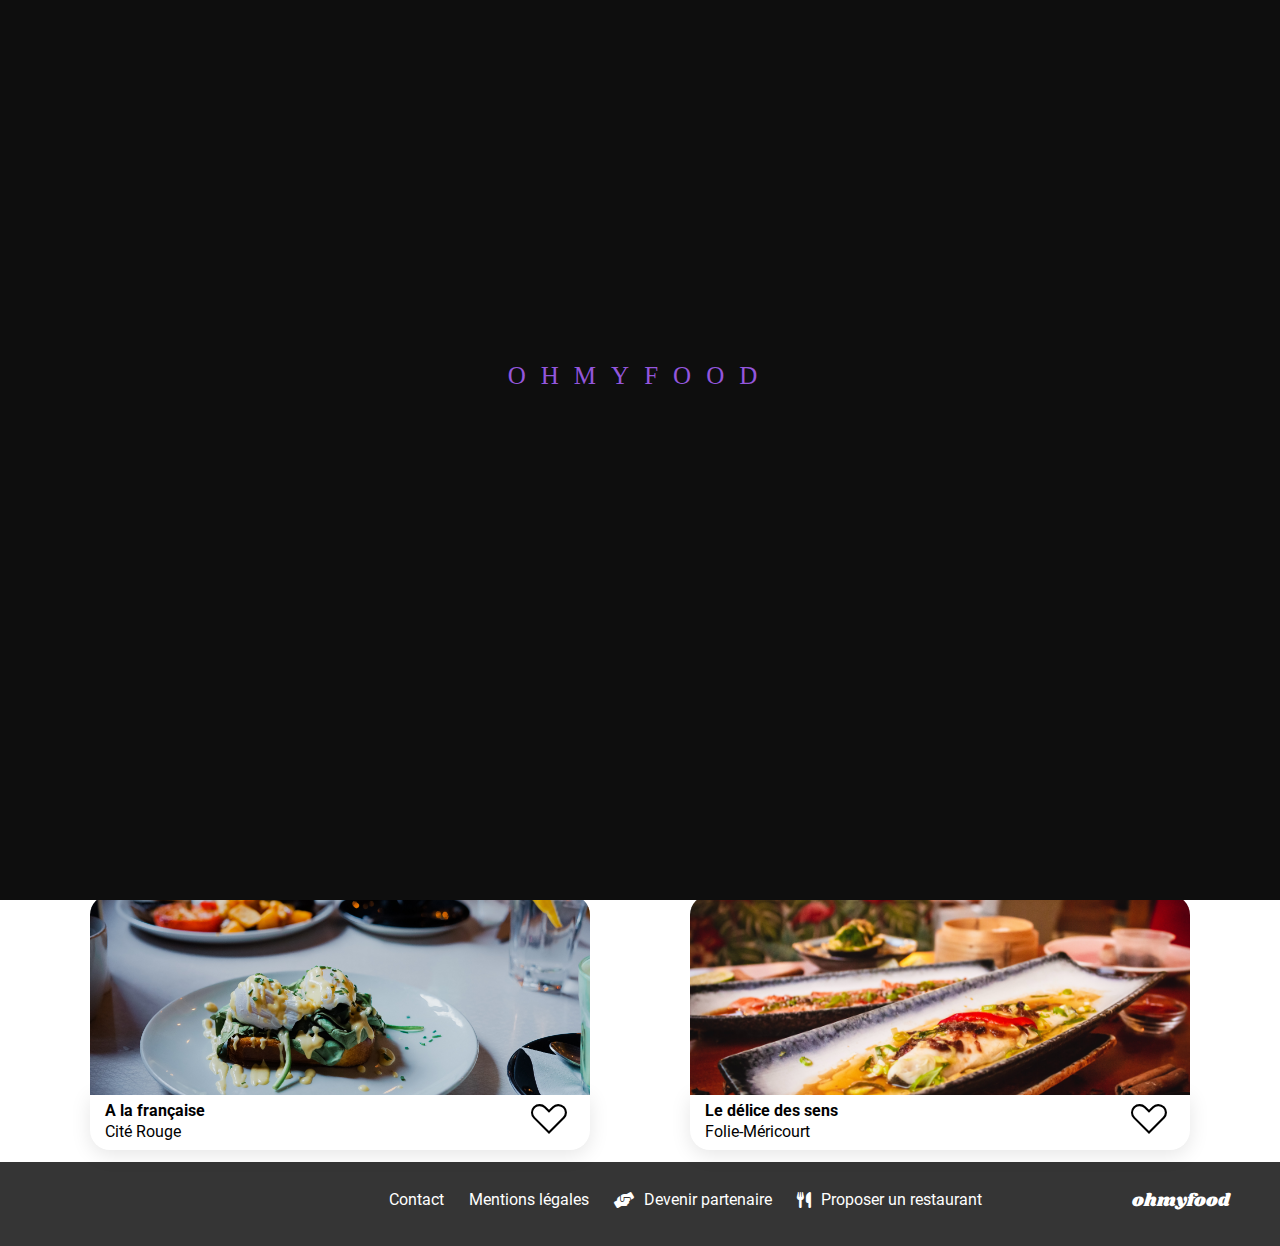
==== commit 8272b92a: "Petit correctif - global" ====
--- a/index.html
+++ b/index.html
@@ -1,251 +1,288 @@
 <!DOCTYPE html>
 <html lang="fr">
-
-<head>
-    <meta charset="UTF-8">
-    <meta name="viewport" content="width=device-width, initial-scale=1.0">
+  <head>
+    <meta charset="UTF-8" />
+    <meta name="viewport" content="width=device-width, initial-scale=1.0" />
     <title>ohmyfood</title>
 
     <!-- **Font Awesome** -->
-    <link rel="stylesheet" href="https://cdnjs.cloudflare.com/ajax/libs/font-awesome/6.0.0/css/all.min.css"
-        integrity="sha512-9usAa10IRO0HhonpyAIVpjrylPvoDwiPUiKdWk5t3PyolY1cOd4DSE0Ga+ri4AuTroPR5aQvXU9xC6qOPnzFeg=="
-        crossorigin="anonymous" referrerpolicy="no-referrer" />
-    <link rel="stylesheet" href="./assets/styles/index.css">
-</head>
-
-<body>
+    <link
+      rel="stylesheet"
+      href="https://cdnjs.cloudflare.com/ajax/libs/font-awesome/6.0.0/css/all.min.css"
+      integrity="sha512-9usAa10IRO0HhonpyAIVpjrylPvoDwiPUiKdWk5t3PyolY1cOd4DSE0Ga+ri4AuTroPR5aQvXU9xC6qOPnzFeg=="
+      crossorigin="anonymous"
+      referrerpolicy="no-referrer"
+    />
+    <link rel="stylesheet" href="./assets/styles/index.css" />
+  </head>
+
+  <body>
     <!-- **loader page** -->
     <div class="loader">
-        <span class="lettre">O</span>
-        <span class="lettre">H</span>
-        <span class="lettre">M</span>
-        <span class="lettre">Y</span>
-        <span class="lettre">F</span>
-        <span class="lettre">O</span>
-        <span class="lettre">O</span>
-        <span class="lettre">D</span>
+      <span class="lettre">O</span>
+      <span class="lettre">H</span>
+      <span class="lettre">M</span>
+      <span class="lettre">Y</span>
+      <span class="lettre">F</span>
+      <span class="lettre">O</span>
+      <span class="lettre">O</span>
+      <span class="lettre">D</span>
     </div>
     <!-- **header** -->
     <header>
-        <div class="header">
-            <a href="index.html">
-                <h1 class="header-logo">ohmyfood</h1>
-            </a>
-        </div>
+      <div class="header">
+        <a href="index.html">
+          <h1 class="header-logo">ohmyfood</h1>
+        </a>
+      </div>
     </header>
 
     <!-- **location** -->
     <main class="main-container">
-        <div class="location-city">
-            <i class="fa-solid fa-location-dot"></i>
-            <p>Paris, Belleville</p>
-        </div>
-        <!-- **explore** -->
-        <section class="explore">
-            <div class="explore-container">
-                <h2 class="explore-title">Réservation le menu qui vous convient</h2>
-                <p class="explore-txt">Découvrez des restaurants d'exception, sélectionnés par nos soins</p>
-                <a class="explore_button" href="">Explorer nos restaurants</a>
+      <div class="location-city">
+        <i class="fa-solid fa-location-dot"></i>
+        <p>Paris, Belleville</p>
+      </div>
+      <!-- **explore** -->
+      <section class="explore">
+        <div class="explore-container">
+          <h2 class="explore-title">Réservez le menu qui vous convient</h2>
+          <p class="explore-txt">
+            Découvrez des restaurants d'exception, sélectionnés par nos soins.
+          </p>
+          <a class="explore_button" href="">Explorer nos restaurants</a>
+        </div>
+      </section>
+      <!-- **operation** -->
+      <section class="operation">
+        <div class="operation-container">
+          <h2 class="operation-title">Fonctionnement</h2>
+          <div class="operation-steps">
+            <div class="operation-step">
+              <div class="operation-number">1</div>
+              <div class="operation-detail">
+                <i class="fa-solid fa-mobile-screen-button"></i>
+                <p>Choisissez un restaurant</p>
+              </div>
             </div>
-        </section>
-        <!-- **operation** -->
-        <section class="operation">
-            <div class="operation-container">
-                <h2 class="operation-title">Fonctionnement</h2>
-                <div class="operation-steps">
-                    <div class="operation-step">
-                        <div class="operation-number">1</div>
-                        <div class="operation-detail">
-                            <i class="fa-solid fa-mobile-screen-button"></i>
-                            <p>Choisissez un restaurant</p>
-                        </div>
-                    </div>
-                </div>
-                <div class="operation-steps">
-                    <div class="operation-step">
-                        <div class="operation-number">2</div>
-                        <div class="operation-detail">
-                            <i class="fa-solid fa-list"></i>
-                            <p>Composez votre menu</p>
-                        </div>
-                    </div>
-                </div>
-                <div class="operation-steps">
-                    <div class="operation-step">
-                        <div class="operation-number">3</div>
-                        <div class="operation-detail">
-                            <i class="fa-solid fa-store"></i>
-                            <p>Dégustez au restaurant</p>
-                        </div>
-                    </div>
-                </div>
+
+            <div class="operation-step">
+              <div class="operation-number">2</div>
+              <div class="operation-detail">
+                <i class="fa-solid fa-list"></i>
+                <p>Composez votre menu</p>
+              </div>
             </div>
-        </section>
-        <!-- **restaurants** -->
-        <section class="restaurants">
-            <h2 class="restaurant-title">Restaurants</h2>
-            <div class="restaurant-cards">
-                <!-- **la palette de goût** -->
-                <div class="restaurant-tag">
-                    <a href="./La-palette-du-goût.html" class="menu">
-                        <div class="restaurant-tag-img">
-                            <img src="./assets/img/restaurants/jay-wennington-N_Y88TWmGwA-unsplash.jpg"
-                            alt="La palette de goût">
-                            <span class="new">Nouveau</span>
-                        </div>
-                        <div class="restaurant-block">
-                            <div class="restaurant-block-infos">
-                                <h3 class="h3-title">La palette du goût</h3>
-                                <p>Ménilmontant</p>
-                            </div>
-                            <div class="like">
-                                <svg height="0" width="0">
-                                    <defs>
-                                        <clipPath id="svgPath1">
-                                            <path
-                                                d="M20,35.09,4.55,19.64a8.5,8.5,0,0,1-.13-12l.13-.13a8.72,8.72,0,0,1,12.14,0L20,10.79l3.3-3.3a8.09,8.09,0,0,1,5.83-2.58,8.89,8.89,0,0,1,6.31,2.58,8.5,8.5,0,0,1,.13,12l-.13.13Z" />
-                                        </clipPath>
-                                    </defs>
-                                </svg>
-
-                                <div class="heart-container heart-home">
-                                    <svg width="40" height="40" viewBox="0 0 40 40" class='heart-stroke'>
-                                        <path
-                                            d="M20,35.07,4.55,19.62a8.5,8.5,0,0,1-.12-12l.12-.12a8.72,8.72,0,0,1,12.14,0L20,10.77l3.3-3.3A8.09,8.09,0,0,1,29.13,4.9a8.89,8.89,0,0,1,6.31,2.58,8.5,8.5,0,0,1,.12,12l-.12.12ZM10.64,7.13A6.44,6.44,0,0,0,6.07,18.19L20,32.06,33.94,18.12A6.44,6.44,0,0,0,34,9l0,0a6.44,6.44,0,0,0-4.77-1.85A6,6,0,0,0,24.83,9L20,13.78,15.21,9A6.44,6.44,0,0,0,10.64,7.13Z" />
-                                    </svg>
-
-                                    <a href='#' class='heart-clip heart-path1'></a>
-
-                                </div>
-                            </div>
-                        </div>
-                    </a>
-                </div>
-                <!-- **la note enchantée** -->
-                <div class="restaurant-tag">
-                    <a href="./La-note-enchantée.html">
-                        <div class="restaurant-tag-img">
-                            <img src="./assets/img/restaurants/stil-u2Lp8tXIcjw-unsplash.jpg" alt="La note enchantée">
-                            <span class="new">Nouveau</span>
-                        </div>
-                        <div class="restaurant-block">
-                            <div class="restaurant-block-infos">
-                                <h3 class="h3-title">La note enchantée</h3>
-                                <p>Charonne</p>
-                            </div>
-                            <div class="like">
-                                <svg height="0" width="0">
-                                    <defs>
-                                        <clipPath id="svgPath2">
-                                            <path
-                                                d="M20,35.09,4.55,19.64a8.5,8.5,0,0,1-.13-12l.13-.13a8.72,8.72,0,0,1,12.14,0L20,10.79l3.3-3.3a8.09,8.09,0,0,1,5.83-2.58,8.89,8.89,0,0,1,6.31,2.58,8.5,8.5,0,0,1,.13,12l-.13.13Z" />
-                                        </clipPath>
-                                    </defs>
-                                </svg>
-
-                                <div class="heart-container heart-home">
-                                    <svg width="40" height="40" viewBox="0 0 40 40" class='heart-stroke'>
-                                        <path
-                                            d="M20,35.07,4.55,19.62a8.5,8.5,0,0,1-.12-12l.12-.12a8.72,8.72,0,0,1,12.14,0L20,10.77l3.3-3.3A8.09,8.09,0,0,1,29.13,4.9a8.89,8.89,0,0,1,6.31,2.58,8.5,8.5,0,0,1,.12,12l-.12.12ZM10.64,7.13A6.44,6.44,0,0,0,6.07,18.19L20,32.06,33.94,18.12A6.44,6.44,0,0,0,34,9l0,0a6.44,6.44,0,0,0-4.77-1.85A6,6,0,0,0,24.83,9L20,13.78,15.21,9A6.44,6.44,0,0,0,10.64,7.13Z" />
-                                    </svg>
-
-                                    <a href='#' class='heart-clip heart-path2'></a>
-                                </div>
-                            </div>
-                        </div>
-                    </a>
-                </div>
-                <!-- **A la française** -->
-                <div class="restaurant-tag">
-                    <a href="./A-la-française.html">
-                        <div class="restaurant-tag-img">
-                            <img src="./assets/img/restaurants/toa-heftiba-DQKerTsQwi0-unsplash.jpg"
-                                alt="A la francçaise">
-                        </div>
-                        <div class="restaurant-block">
-                            <div class="restaurant-block-infos">
-                                <h3 class="h3-title">A la française</h3>
-                                <p>Cité Rouge</p>
-                            </div>
-                            <div class="like">
-                                <svg height="0" width="0">
-                                    <defs>
-                                        <clipPath id="svgPath3">
-                                            <path
-                                                d="M20,35.09,4.55,19.64a8.5,8.5,0,0,1-.13-12l.13-.13a8.72,8.72,0,0,1,12.14,0L20,10.79l3.3-3.3a8.09,8.09,0,0,1,5.83-2.58,8.89,8.89,0,0,1,6.31,2.58,8.5,8.5,0,0,1,.13,12l-.13.13Z" />
-                                        </clipPath>
-                                    </defs>
-                                </svg>
-
-                                <div class="heart-container heart-home">
-                                    <svg width="40" height="40" viewBox="0 0 40 40" class='heart-stroke'>
-                                        <path
-                                            d="M20,35.07,4.55,19.62a8.5,8.5,0,0,1-.12-12l.12-.12a8.72,8.72,0,0,1,12.14,0L20,10.77l3.3-3.3A8.09,8.09,0,0,1,29.13,4.9a8.89,8.89,0,0,1,6.31,2.58,8.5,8.5,0,0,1,.12,12l-.12.12ZM10.64,7.13A6.44,6.44,0,0,0,6.07,18.19L20,32.06,33.94,18.12A6.44,6.44,0,0,0,34,9l0,0a6.44,6.44,0,0,0-4.77-1.85A6,6,0,0,0,24.83,9L20,13.78,15.21,9A6.44,6.44,0,0,0,10.64,7.13Z" />
-                                    </svg>
-                                    <a href='#' class='heart-clip heart-path3'></a>
-                                </div>
-                            </div>
-                        </div>
-                    </a>
-                </div>
-                <!-- **le délice des sens** -->
-                <div class="restaurant-tag">
-                    <a href="./le-delice-des-sens.html">
-                        <div class="restaurant-tag-img">
-                            <img src="./assets/img/restaurants/louis-hansel-shotsoflouis-qNBGVyOCY8Q-unsplash.jpg"
-                                alt="La délice des sens">
-                        </div>
-                        <div class="restaurant-block">
-                            <div class="restaurant-block-infos">
-                                <h3 class="h3-title">Le délice des sens</h3>
-                                <p>Folie-Méricourt</p>
-                            </div>
-                            <div class="like">
-                                <svg height="0" width="0">
-                                    <defs>
-                                        <clipPath id="svgPath4">
-                                            <path
-                                                d="M20,35.09,4.55,19.64a8.5,8.5,0,0,1-.13-12l.13-.13a8.72,8.72,0,0,1,12.14,0L20,10.79l3.3-3.3a8.09,8.09,0,0,1,5.83-2.58,8.89,8.89,0,0,1,6.31,2.58,8.5,8.5,0,0,1,.13,12l-.13.13Z" />
-                                        </clipPath>
-                                    </defs>
-                                </svg>
-
-                                <div class="heart-container heart-home">
-                                    <svg width="40" height="40" viewBox="0 0 40 40" class='heart-stroke'>
-                                        <path
-                                            d="M20,35.07,4.55,19.62a8.5,8.5,0,0,1-.12-12l.12-.12a8.72,8.72,0,0,1,12.14,0L20,10.77l3.3-3.3A8.09,8.09,0,0,1,29.13,4.9a8.89,8.89,0,0,1,6.31,2.58,8.5,8.5,0,0,1,.12,12l-.12.12ZM10.64,7.13A6.44,6.44,0,0,0,6.07,18.19L20,32.06,33.94,18.12A6.44,6.44,0,0,0,34,9l0,0a6.44,6.44,0,0,0-4.77-1.85A6,6,0,0,0,24.83,9L20,13.78,15.21,9A6.44,6.44,0,0,0,10.64,7.13Z" />
-                                    </svg>
-
-                                    <a href='#' class='heart-clip heart-path4'></a>
-                                </div>
-                            </div>
-                        </div>
-                    </a>
-                </div>
+
+            <div class="operation-step">
+              <div class="operation-number">3</div>
+              <div class="operation-detail">
+                <i class="fa-solid fa-store"></i>
+                <p>Dégustez au restaurant</p>
+              </div>
             </div>
-        </section>
+          </div>
+        </div>
+      </section>
+      <!-- **restaurants** -->
+      <section class="restaurants">
+        <h2 class="restaurant-title">Restaurants</h2>
+        <div class="restaurant-cards">
+          <!-- **la palette de goût** -->
+          <div class="restaurant-tag">
+            <a href="./La-palette-du-goût.html" class="menu">
+              <div class="restaurant-tag-img">
+                <img
+                  src="./assets/img/restaurants/jay-wennington-N_Y88TWmGwA-unsplash.jpg"
+                  alt="La palette de goût"
+                />
+                <span class="new">Nouveau</span>
+              </div>
+              <div class="restaurant-block">
+                <div class="restaurant-block-infos">
+                  <h3 class="h3-title">La palette du goût</h3>
+                  <p>Ménilmontant</p>
+                </div>
+                <div class="like">
+                  <svg height="0" width="0">
+                    <defs>
+                      <clipPath id="svgPath1">
+                        <path
+                          d="M20,35.09,4.55,19.64a8.5,8.5,0,0,1-.13-12l.13-.13a8.72,8.72,0,0,1,12.14,0L20,10.79l3.3-3.3a8.09,8.09,0,0,1,5.83-2.58,8.89,8.89,0,0,1,6.31,2.58,8.5,8.5,0,0,1,.13,12l-.13.13Z"
+                        />
+                      </clipPath>
+                    </defs>
+                  </svg>
+
+                  <div class="heart-container heart-home">
+                    <svg
+                      width="40"
+                      height="40"
+                      viewBox="0 0 40 40"
+                      class="heart-stroke"
+                    >
+                      <path
+                        d="M20,35.07,4.55,19.62a8.5,8.5,0,0,1-.12-12l.12-.12a8.72,8.72,0,0,1,12.14,0L20,10.77l3.3-3.3A8.09,8.09,0,0,1,29.13,4.9a8.89,8.89,0,0,1,6.31,2.58,8.5,8.5,0,0,1,.12,12l-.12.12ZM10.64,7.13A6.44,6.44,0,0,0,6.07,18.19L20,32.06,33.94,18.12A6.44,6.44,0,0,0,34,9l0,0a6.44,6.44,0,0,0-4.77-1.85A6,6,0,0,0,24.83,9L20,13.78,15.21,9A6.44,6.44,0,0,0,10.64,7.13Z"
+                      />
+                    </svg>
+
+                    <a href="#" class="heart-clip heart-path1"></a>
+                  </div>
+                </div>
+              </div>
+            </a>
+          </div>
+          <!-- **la note enchantée** -->
+          <div class="restaurant-tag">
+            <a href="./La-note-enchantée.html">
+              <div class="restaurant-tag-img">
+                <img
+                  src="./assets/img/restaurants/stil-u2Lp8tXIcjw-unsplash.jpg"
+                  alt="La note enchantée"
+                />
+                <span class="new">Nouveau</span>
+              </div>
+              <div class="restaurant-block">
+                <div class="restaurant-block-infos">
+                  <h3 class="h3-title">La note enchantée</h3>
+                  <p>Charonne</p>
+                </div>
+                <div class="like">
+                  <svg height="0" width="0">
+                    <defs>
+                      <clipPath id="svgPath2">
+                        <path
+                          d="M20,35.09,4.55,19.64a8.5,8.5,0,0,1-.13-12l.13-.13a8.72,8.72,0,0,1,12.14,0L20,10.79l3.3-3.3a8.09,8.09,0,0,1,5.83-2.58,8.89,8.89,0,0,1,6.31,2.58,8.5,8.5,0,0,1,.13,12l-.13.13Z"
+                        />
+                      </clipPath>
+                    </defs>
+                  </svg>
+
+                  <div class="heart-container heart-home">
+                    <svg
+                      width="40"
+                      height="40"
+                      viewBox="0 0 40 40"
+                      class="heart-stroke"
+                    >
+                      <path
+                        d="M20,35.07,4.55,19.62a8.5,8.5,0,0,1-.12-12l.12-.12a8.72,8.72,0,0,1,12.14,0L20,10.77l3.3-3.3A8.09,8.09,0,0,1,29.13,4.9a8.89,8.89,0,0,1,6.31,2.58,8.5,8.5,0,0,1,.12,12l-.12.12ZM10.64,7.13A6.44,6.44,0,0,0,6.07,18.19L20,32.06,33.94,18.12A6.44,6.44,0,0,0,34,9l0,0a6.44,6.44,0,0,0-4.77-1.85A6,6,0,0,0,24.83,9L20,13.78,15.21,9A6.44,6.44,0,0,0,10.64,7.13Z"
+                      />
+                    </svg>
+
+                    <a href="#" class="heart-clip heart-path2"></a>
+                  </div>
+                </div>
+              </div>
+            </a>
+          </div>
+          <!-- **A la française** -->
+          <div class="restaurant-tag">
+            <a href="./A-la-française.html">
+              <div class="restaurant-tag-img">
+                <img
+                  src="./assets/img/restaurants/toa-heftiba-DQKerTsQwi0-unsplash.jpg"
+                  alt="A la francçaise"
+                />
+              </div>
+              <div class="restaurant-block">
+                <div class="restaurant-block-infos">
+                  <h3 class="h3-title">A la française</h3>
+                  <p>Cité Rouge</p>
+                </div>
+                <div class="like">
+                  <svg height="0" width="0">
+                    <defs>
+                      <clipPath id="svgPath3">
+                        <path
+                          d="M20,35.09,4.55,19.64a8.5,8.5,0,0,1-.13-12l.13-.13a8.72,8.72,0,0,1,12.14,0L20,10.79l3.3-3.3a8.09,8.09,0,0,1,5.83-2.58,8.89,8.89,0,0,1,6.31,2.58,8.5,8.5,0,0,1,.13,12l-.13.13Z"
+                        />
+                      </clipPath>
+                    </defs>
+                  </svg>
+
+                  <div class="heart-container heart-home">
+                    <svg
+                      width="40"
+                      height="40"
+                      viewBox="0 0 40 40"
+                      class="heart-stroke"
+                    >
+                      <path
+                        d="M20,35.07,4.55,19.62a8.5,8.5,0,0,1-.12-12l.12-.12a8.72,8.72,0,0,1,12.14,0L20,10.77l3.3-3.3A8.09,8.09,0,0,1,29.13,4.9a8.89,8.89,0,0,1,6.31,2.58,8.5,8.5,0,0,1,.12,12l-.12.12ZM10.64,7.13A6.44,6.44,0,0,0,6.07,18.19L20,32.06,33.94,18.12A6.44,6.44,0,0,0,34,9l0,0a6.44,6.44,0,0,0-4.77-1.85A6,6,0,0,0,24.83,9L20,13.78,15.21,9A6.44,6.44,0,0,0,10.64,7.13Z"
+                      />
+                    </svg>
+                    <a href="#" class="heart-clip heart-path3"></a>
+                  </div>
+                </div>
+              </div>
+            </a>
+          </div>
+          <!-- **le délice des sens** -->
+          <div class="restaurant-tag">
+            <a href="./le-delice-des-sens.html">
+              <div class="restaurant-tag-img">
+                <img
+                  src="./assets/img/restaurants/louis-hansel-shotsoflouis-qNBGVyOCY8Q-unsplash.jpg"
+                  alt="La délice des sens"
+                />
+              </div>
+              <div class="restaurant-block">
+                <div class="restaurant-block-infos">
+                  <h3 class="h3-title">Le délice des sens</h3>
+                  <p>Folie-Méricourt</p>
+                </div>
+                <div class="like">
+                  <svg height="0" width="0">
+                    <defs>
+                      <clipPath id="svgPath4">
+                        <path
+                          d="M20,35.09,4.55,19.64a8.5,8.5,0,0,1-.13-12l.13-.13a8.72,8.72,0,0,1,12.14,0L20,10.79l3.3-3.3a8.09,8.09,0,0,1,5.83-2.58,8.89,8.89,0,0,1,6.31,2.58,8.5,8.5,0,0,1,.13,12l-.13.13Z"
+                        />
+                      </clipPath>
+                    </defs>
+                  </svg>
+
+                  <div class="heart-container heart-home">
+                    <svg
+                      width="40"
+                      height="40"
+                      viewBox="0 0 40 40"
+                      class="heart-stroke"
+                    >
+                      <path
+                        d="M20,35.07,4.55,19.62a8.5,8.5,0,0,1-.12-12l.12-.12a8.72,8.72,0,0,1,12.14,0L20,10.77l3.3-3.3A8.09,8.09,0,0,1,29.13,4.9a8.89,8.89,0,0,1,6.31,2.58,8.5,8.5,0,0,1,.12,12l-.12.12ZM10.64,7.13A6.44,6.44,0,0,0,6.07,18.19L20,32.06,33.94,18.12A6.44,6.44,0,0,0,34,9l0,0a6.44,6.44,0,0,0-4.77-1.85A6,6,0,0,0,24.83,9L20,13.78,15.21,9A6.44,6.44,0,0,0,10.64,7.13Z"
+                      />
+                    </svg>
+
+                    <a href="#" class="heart-clip heart-path4"></a>
+                  </div>
+                </div>
+              </div>
+            </a>
+          </div>
+        </div>
+      </section>
     </main>
     <!-- **Footer** -->
     <footer class="footer">
-        <div class="footer-block">
-            <a class="footer-logo" href="index.html">ohmyfood</a>
-            <div class="footer-block-link">
-                <i class="fa-solid fa-utensils"></i>
-                <a class="footer-lien" href="#">Proposer un restaurant</a>
-            </div>
-            <div class="footer-block-link">
-                <i class="fa-solid fa-handshake-angle"></i>
-                <a class="footer-lien" href="#">Devenir partenaire</a>
-            </div>
-            <div class="footer-block-link">
-                <a class="footer-lien" href="#">Mentions légales</a>
-            </div>
-            <div class="footer-block-link">
-                <a class="footer-lien" href="#">Contact</a>
-            </div>
-        </div>
+      <div class="footer-block">
+        <a class="footer-logo" href="index.html">ohmyfood</a>
+        <div class="footer-block-link">
+          <i class="fa-solid fa-utensils"></i>
+          <a class="footer-lien" href="#">Proposer un restaurant</a>
+        </div>
+        <div class="footer-block-link">
+          <i class="fa-solid fa-handshake-angle"></i>
+          <a class="footer-lien" href="#">Devenir partenaire</a>
+        </div>
+        <div class="footer-block-link">
+          <a class="footer-lien" href="#">Mentions légales</a>
+        </div>
+        <div class="footer-block-link">
+          <a class="footer-lien" href="#">Contact</a>
+        </div>
+      </div>
     </footer>
-
-</body>
-
-</html>+  </body>
+</html>
--- a/assets/styles/index.css
+++ b/assets/styles/index.css
@@ -243,6 +243,12 @@
   main .explore .explore-title {
     font-size: 2.5rem;
   }
+  main .explore .explore-title .operation-steps {
+    display: -webkit-box;
+    display: -ms-flexbox;
+    display: flex;
+    gap: 50px;
+  }
 }
 main .explore .explore-txt {
   margin: 20px;
@@ -258,33 +264,40 @@
   main .operation {
     padding: 25px 90px 25px 90px;
   }
+  main .operation .operation-steps {
+    display: -webkit-box;
+    display: -ms-flexbox;
+    display: flex;
+    gap: 50px;
+  }
 }
 main .operation .operation-container {
+  display: grid;
+}
+main .operation .operation-container .operation-step {
+  margin-top: 20px;
   display: -webkit-box;
   display: -ms-flexbox;
   display: flex;
-  -ms-flex-wrap: wrap;
-      flex-wrap: wrap;
-  -webkit-box-pack: justify;
-      -ms-flex-pack: justify;
-          justify-content: space-between;
-}
-main .operation .operation-container .operation-steps {
-  margin-top: 20px;
-}
-main .operation .operation-container .operation-steps .operation-step {
-  display: -webkit-box;
-  display: -ms-flexbox;
-  display: flex;
-  -webkit-box-orient: horizontal;
-  -webkit-box-direction: normal;
-      -ms-flex-direction: row;
-          flex-direction: row;
   -webkit-box-align: center;
       -ms-flex-align: center;
           align-items: center;
-}
-main .operation .operation-container .operation-steps .operation-step .operation-number {
+  -webkit-box-shadow: rgba(0, 0, 0, 0.35) 0px 5px 15px;
+          box-shadow: rgba(0, 0, 0, 0.35) 0px 5px 15px;
+  border-radius: 20px;
+  width: 100%;
+  height: 65px;
+}
+main .operation .operation-container .operation-step:hover {
+  -webkit-box-shadow: 0px 0px 20px 0px rgba(0, 0, 0, 0.2);
+          box-shadow: 0px 0px 20px 0px rgba(0, 0, 0, 0.2);
+  background-color: #e3d7f1;
+  cursor: pointer;
+}
+main .operation .operation-container .operation-step:hover .fa-solid {
+  color: #9356DC;
+}
+main .operation .operation-container .operation-step .operation-number {
   border-radius: 50%;
   padding: 0 5px;
   padding: 5px 8px 5px 8px;
@@ -299,7 +312,7 @@
   transition: box-shadow 0.3s ease, transform 0.3s ease, opacity 0.3s ease;
   transition: box-shadow 0.3s ease, transform 0.3s ease, opacity 0.3s ease, -webkit-box-shadow 0.3s ease, -webkit-transform 0.3s ease;
 }
-main .operation .operation-container .operation-steps .operation-step .operation-detail {
+main .operation .operation-container .operation-step .operation-detail {
   display: -webkit-box;
   display: -ms-flexbox;
   display: flex;
@@ -308,11 +321,6 @@
       -ms-flex-direction: row;
           flex-direction: row;
   border-radius: 15px;
-  background: #F6F6F6;
-  width: 345px;
-  height: 65px;
-  -webkit-box-shadow: 0px 5px 15px 0px rgba(0, 0, 0, 0.4);
-          box-shadow: 0px 5px 15px 0px rgba(0, 0, 0, 0.4);
   -webkit-box-align: center;
       -ms-flex-align: center;
           align-items: center;
@@ -321,32 +329,30 @@
   transition: box-shadow 0.3s ease, transform 0.3s ease, opacity 0.3s ease;
   transition: box-shadow 0.3s ease, transform 0.3s ease, opacity 0.3s ease, -webkit-box-shadow 0.3s ease, -webkit-transform 0.3s ease;
 }
-main .operation .operation-container .operation-steps .operation-step .operation-detail i {
+main .operation .operation-container .operation-step .operation-detail i {
   color: #7E7E7E;
   padding: 0 30px;
 }
-main .operation .operation-container .operation-steps .operation-step .operation-detail p {
+main .operation .operation-container .operation-step .operation-detail p {
   font-weight: bold;
 }
-main .operation .operation-container .operation-steps .operation-step .operation-detail:hover {
-  -webkit-box-shadow: 0px 0px 20px 0px rgba(0, 0, 0, 0.2);
-          box-shadow: 0px 0px 20px 0px rgba(0, 0, 0, 0.2);
-  background-color: #e3d7f1;
-  cursor: pointer;
-}
-main .operation .operation-container .operation-steps .operation-step .operation-detail:hover i {
-  color: #9356DC;
-}
-main .restaurants {
+
+.restaurants {
   background: #FFF;
   padding: 25px 25px 25px 25px;
 }
 @media (min-width: 1024px) and (max-width: 2400px) {
-  main .restaurants {
+  .restaurants {
     padding: 12.5px 90px 12.5px 90px;
   }
-}
-main .restaurants .restaurant-cards {
+  .restaurants .operation-steps {
+    display: -webkit-box;
+    display: -ms-flexbox;
+    display: flex;
+    gap: 50px;
+  }
+}
+.restaurants .restaurant-cards {
   display: -webkit-box;
   display: -ms-flexbox;
   display: flex;
@@ -361,34 +367,39 @@
   margin-top: 28px;
 }
 @media (min-width: 1024px) and (max-width: 2400px) {
-  main .restaurants .restaurant-cards {
+  .restaurants .restaurant-cards {
     grid-template-columns: repeat(2, 1fr);
     gap: 50px 100px;
   }
-}
-main .restaurants .restaurant-cards .restaurant-tag {
+  .restaurants .restaurant-cards .operation-steps {
+    display: -webkit-box;
+    display: -ms-flexbox;
+    display: flex;
+    gap: 50px;
+  }
+}
+.restaurants .restaurant-cards .restaurant-tag {
   -webkit-box-align: center;
       -ms-flex-align: center;
           align-items: center;
   border-radius: 1rem;
-  background-color: white;
-  -webkit-box-shadow: rgba(0, 0, 0, 0.35) 0px 5px 15px;
-          box-shadow: rgba(0, 0, 0, 0.35) 0px 5px 15px;
+  -webkit-box-shadow: rgba(0, 0, 0, 0) 0px 5px 15px;
+          box-shadow: rgba(0, 0, 0, 0) 0px 5px 15px;
   position: relative;
 }
-main .restaurants .restaurant-cards .restaurant-tag .restaurant-tag-img img {
+.restaurants .restaurant-cards .restaurant-tag .restaurant-tag-img img {
   border-radius: 20px 20px 0 0;
   height: 200px;
   width: 100%;
   -o-object-fit: cover;
      object-fit: cover;
 }
-main .restaurants .restaurant-cards .restaurant-tag .restaurant-tag-img > img {
+.restaurants .restaurant-cards .restaurant-tag .restaurant-tag-img > img {
   -o-object-fit: cover;
      object-fit: cover;
   border-radius: 20px 20px 0 0;
 }
-main .restaurants .restaurant-cards .restaurant-tag .new {
+.restaurants .restaurant-cards .restaurant-tag .new {
   color: #008766;
   font-weight: bold;
   background-color: #99E2D0;
@@ -397,7 +408,7 @@
   margin-left: -140px;
   margin-top: 22px;
 }
-main .restaurants .restaurant-cards .restaurant-block {
+.restaurants .restaurant-cards .restaurant-block {
   display: -webkit-box;
   display: -ms-flexbox;
   display: flex;
@@ -410,21 +421,23 @@
   padding: 5px;
   -webkit-box-shadow: 0px 5px 20px 0px rgba(0, 0, 0, 0.1);
           box-shadow: 0px 5px 20px 0px rgba(0, 0, 0, 0.1);
-}
-main .restaurants .restaurant-cards .restaurant-block .restaurant-block-infos {
+  margin-top: -5px;
+}
+.restaurants .restaurant-cards .restaurant-block .restaurant-block-infos {
   margin: 5px 10px;
   color: black;
 }
-main .restaurants .restaurant-cards .restaurant-block .restaurant-block-infos .h3-title {
+.restaurants .restaurant-cards .restaurant-block .restaurant-block-infos .h3-title {
   font-weight: 700;
   margin-bottom: 5px;
 }
-main .restaurants .restaurant-cards .restaurant-block .like {
+.restaurants .restaurant-cards .restaurant-block .like {
   margin-top: -15px;
 }
 
 footer {
   background-color: #353535;
+  font-family: roboto, sans-serif;
 }
 footer .footer-block {
   display: -webkit-box;
@@ -460,7 +473,7 @@
       -ms-flex-direction: row;
           flex-direction: row;
   margin-left: 25px;
-  margin-bottom: 5px;
+  margin-bottom: 8px;
 }
 @media (min-width: 1024px) and (max-width: 2400px) {
   footer .footer-block .footer-block-link {
@@ -641,11 +654,17 @@
     -webkit-box-align: center;
         -ms-flex-align: center;
             align-items: center;
-    width: 100%;
     -webkit-box-pack: center;
         -ms-flex-pack: center;
             justify-content: center;
     height: 60px;
+    gap: 5%;
+    margin-right: 18%;
+  }
+  header .header_container .header-logo {
+    font-family: shrikhand, serif;
+    padding: 14px 89px 13px 17px;
+    font-size: 30px;
   }
   header .back {
     font-size: x-large;
@@ -891,7 +910,7 @@
   }
   .explore_button {
     margin: 0 auto;
-    width: 30%;
+    width: 40%;
     margin-bottom: 30px;
   }
 }
@@ -914,11 +933,17 @@
     -webkit-box-align: center;
         -ms-flex-align: center;
             align-items: center;
-    width: 100%;
     -webkit-box-pack: center;
         -ms-flex-pack: center;
             justify-content: center;
     height: 60px;
+    gap: 5%;
+    margin-right: 18%;
+  }
+  header .header_container .header-logo {
+    font-family: shrikhand, serif;
+    padding: 14px 89px 13px 17px;
+    font-size: 30px;
   }
   header .back {
     font-size: x-large;
@@ -1141,6 +1166,15 @@
     margin: 0 auto;
     width: 18%;
   }
+  header .header_container {
+    margin-right: 42%;
+    -webkit-box-pack: justify;
+        -ms-flex-pack: justify;
+            justify-content: space-between;
+  }
+  header .back {
+    margin-right: 300px;
+  }
   img {
     max-height: 272px;
   }
@@ -1180,11 +1214,17 @@
     -webkit-box-align: center;
         -ms-flex-align: center;
             align-items: center;
-    width: 100%;
     -webkit-box-pack: center;
         -ms-flex-pack: center;
             justify-content: center;
     height: 60px;
+    gap: 5%;
+    margin-right: 18%;
+  }
+  header .header_container .header-logo {
+    font-family: shrikhand, serif;
+    padding: 14px 89px 13px 17px;
+    font-size: 30px;
   }
   header .back {
     font-size: x-large;
@@ -1406,6 +1446,15 @@
   .explore_button {
     margin: 0 auto;
     width: 18%;
+  }
+  header .header_container {
+    margin-right: 42%;
+    -webkit-box-pack: justify;
+        -ms-flex-pack: justify;
+            justify-content: space-between;
+  }
+  header .back {
+    margin-right: 552px;
   }
   .main_meal_desserts {
     display: -webkit-box;
@@ -1448,6 +1497,6 @@
             column-gap: 80px;
   }
   .article {
-    width: 400px;
+    width: 600px;
   }
 }/*# sourceMappingURL=index.css.map */